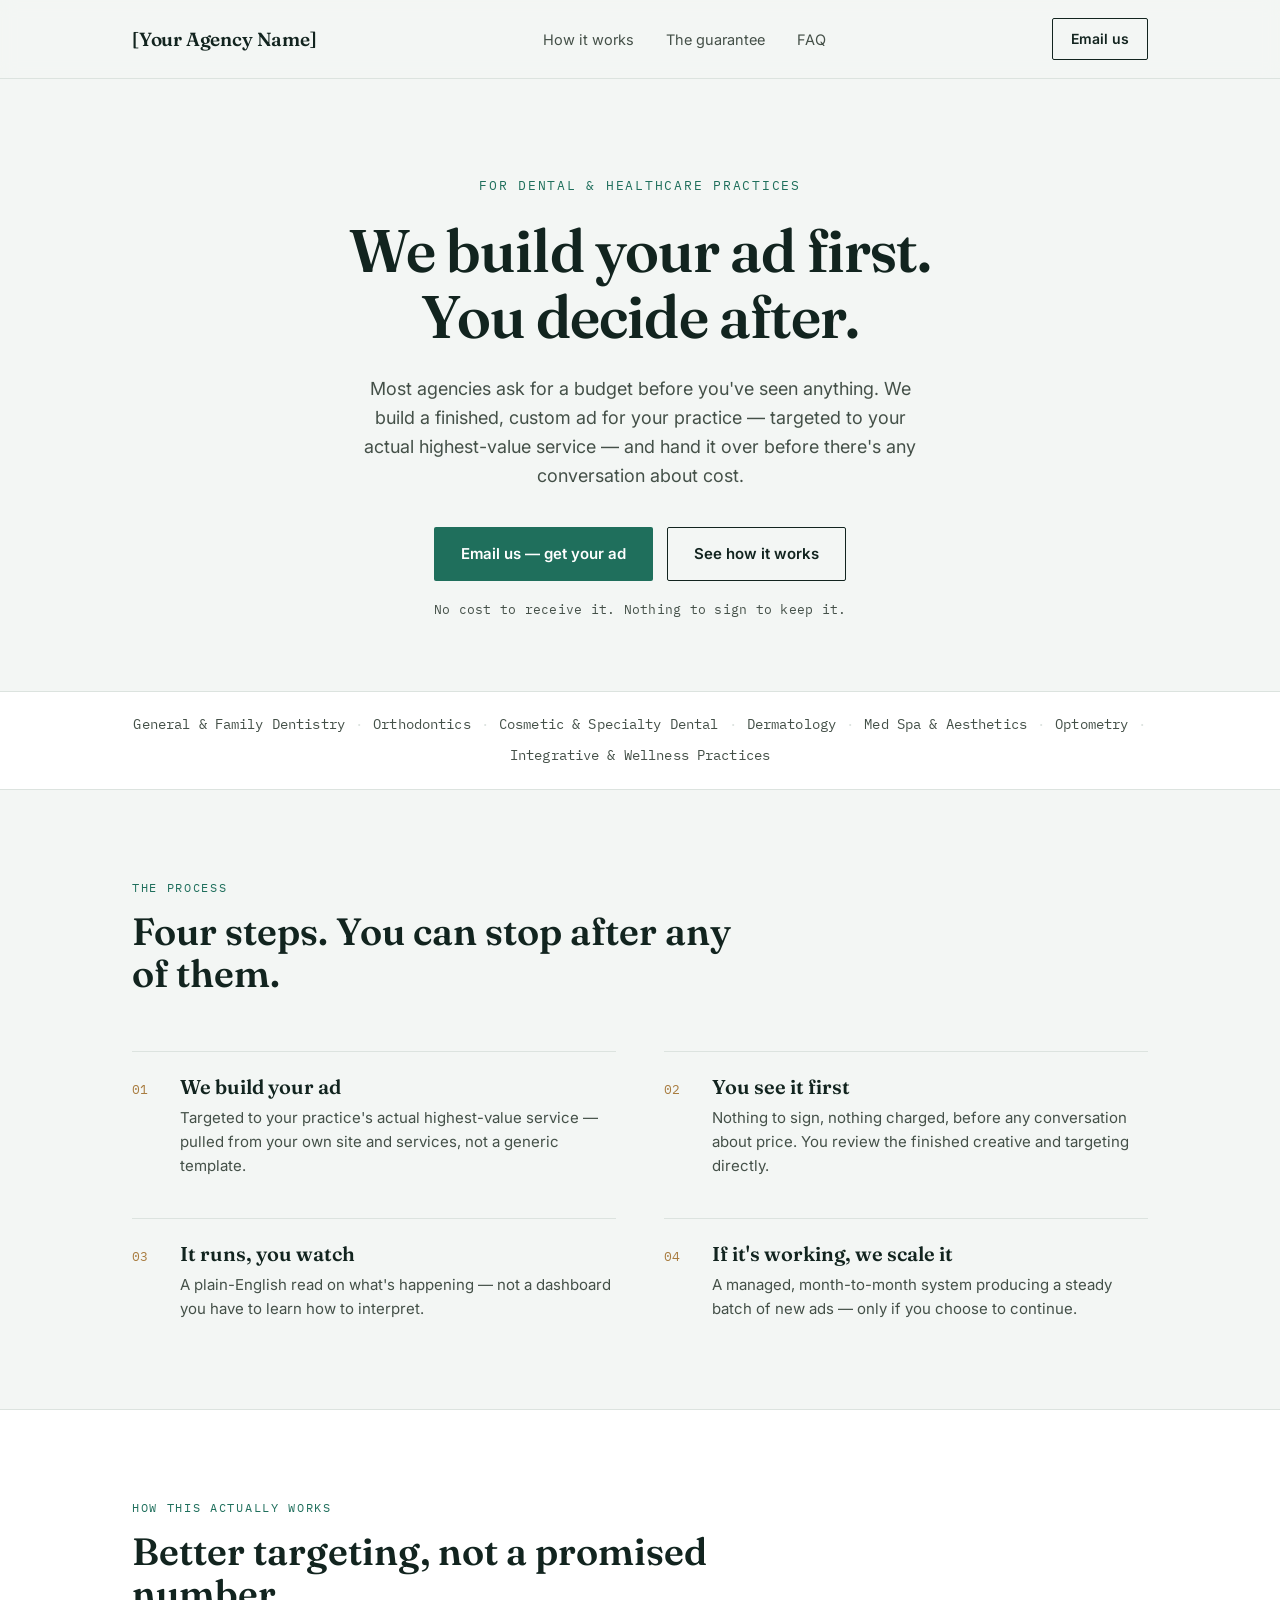
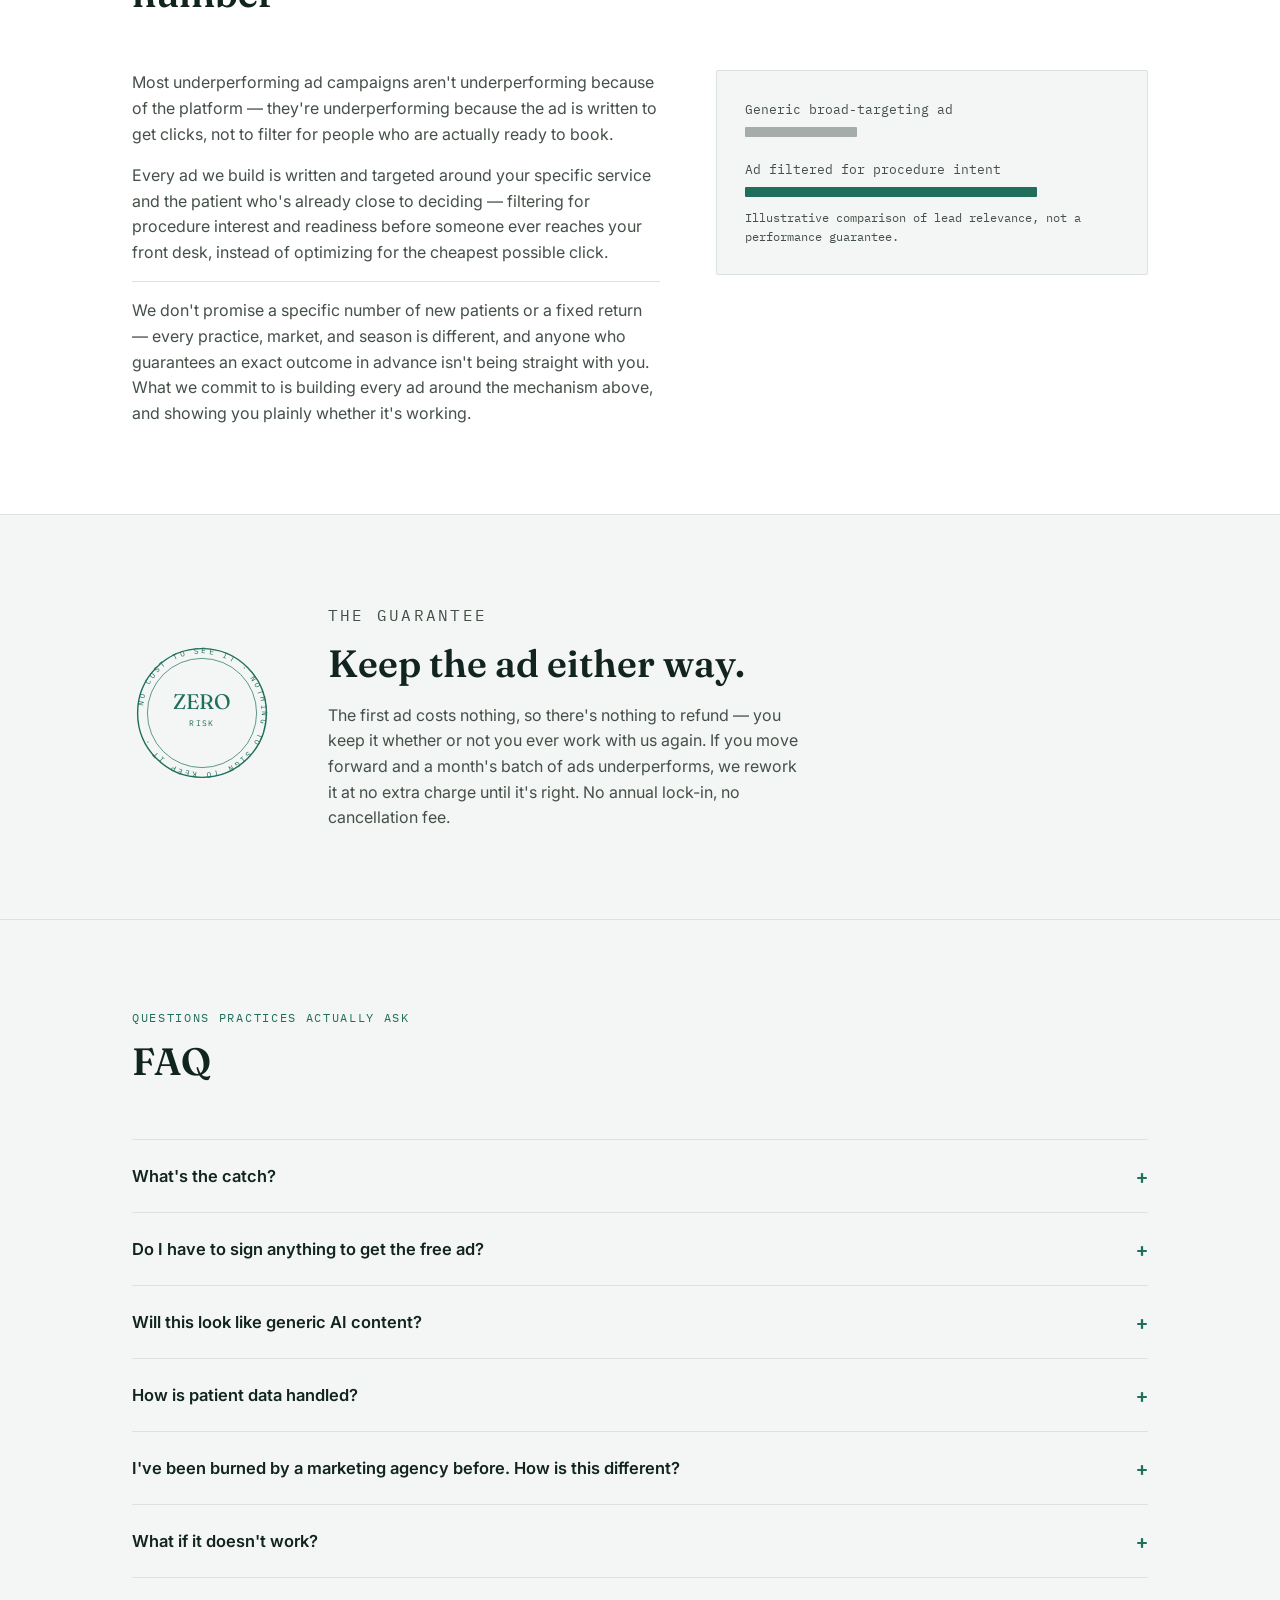
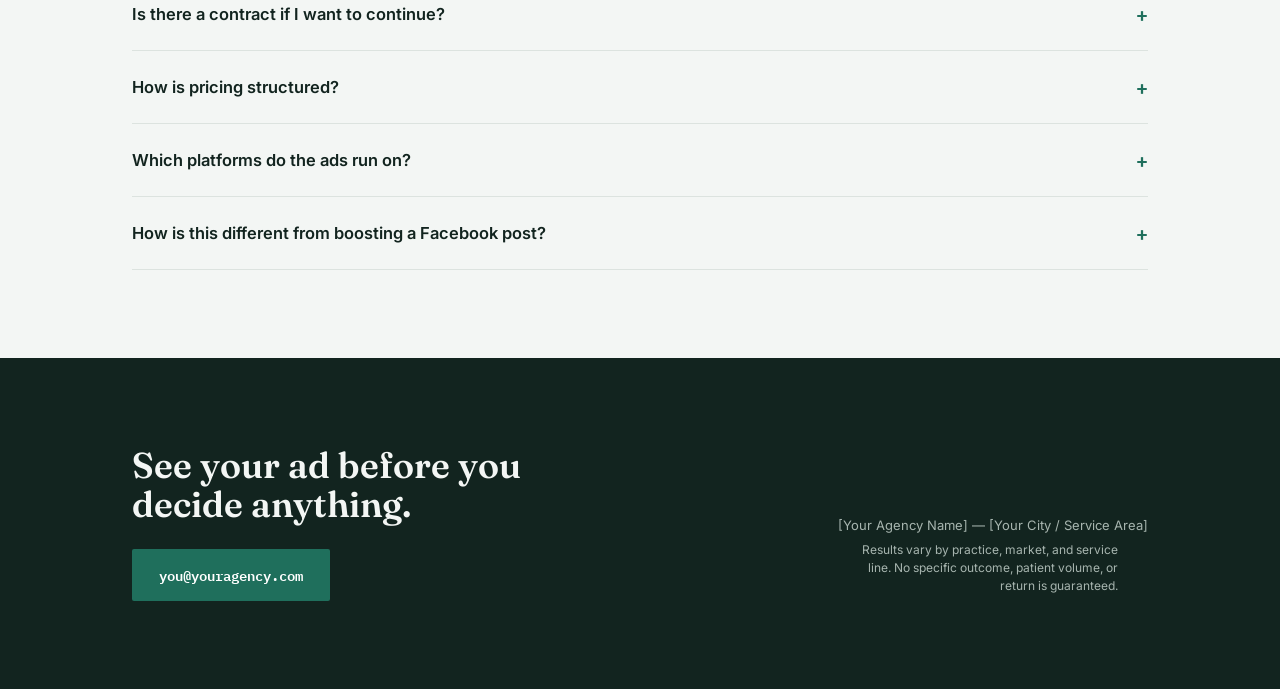
==== index.html @ 9c527921 "Rename index (4).html to index.html" ====
<!DOCTYPE html>
<html lang="en">
<head>
  <meta charset="UTF-8" />
  <meta name="viewport" content="width=device-width, initial-scale=1.0" />
  <title>[Your Agency Name] — Patient Ads Built Before You Say Yes</title>
  <meta name="description" content="A finished, custom ad built for your practice — before you spend anything or sign anything. See it work, then decide." />
  <link rel="preconnect" href="https://fonts.googleapis.com">
  <link rel="preconnect" href="https://fonts.gstatic.com" crossorigin>
  <link href="https://fonts.googleapis.com/css2?family=Fraunces:opsz,wght@9..144,400;9..144,500;9..144,600;9..144,700&family=Inter:wght@400;500;600;700&family=IBM+Plex+Mono:wght@400;500&display=swap" rel="stylesheet">
  <link rel="stylesheet" href="styles.css">
</head>
<body>

  <!-- ============ NAV ============ -->
  <header class="nav" id="top">
    <div class="nav-inner">
      <a class="nav-mark" href="#top">[Your Agency Name]</a>
      <nav class="nav-links" aria-label="Primary">
        <a href="#process">How it works</a>
        <a href="#guarantee">The guarantee</a>
        <a href="#faq">FAQ</a>
      </nav>
      <a class="nav-cta" href="mailto:you@youragency.com?subject=I%20saw%20my%20free%20ad">Email us</a>
    </div>
  </header>

  <!-- ============ HERO ============ -->
  <section class="hero">
    <div class="hero-inner">
      <p class="eyebrow">For dental &amp; healthcare practices</p>
      <h1>We build your ad first.<br>You decide after.</h1>
      <p class="hero-sub">
        Most agencies ask for a budget before you've seen anything.
        We build a finished, custom ad for your practice — targeted to your
        actual highest-value service — and hand it over before there's
        any conversation about cost.
      </p>
      <div class="hero-actions">
        <a class="btn btn-primary" href="mailto:you@youragency.com?subject=Build%20my%20practice%20a%20free%20ad">
          Email us — get your ad
        </a>
        <a class="btn btn-ghost" href="#process">See how it works</a>
      </div>
      <p class="hero-note">No cost to receive it. Nothing to sign to keep it.</p>
    </div>
  </section>

  <!-- ============ SPECIALTY STRIP ============ -->
  <section class="specialties" aria-label="Practice types we work with">
    <div class="specialties-inner">
      <span>General &amp; Family Dentistry</span>
      <span class="dot">·</span>
      <span>Orthodontics</span>
      <span class="dot">·</span>
      <span>Cosmetic &amp; Specialty Dental</span>
      <span class="dot">·</span>
      <span>Dermatology</span>
      <span class="dot">·</span>
      <span>Med Spa &amp; Aesthetics</span>
      <span class="dot">·</span>
      <span>Optometry</span>
      <span class="dot">·</span>
      <span>Integrative &amp; Wellness Practices</span>
    </div>
  </section>

  <!-- ============ PROCESS ============ -->
  <section class="process" id="process">
    <div class="section-inner">
      <p class="section-eyebrow">The process</p>
      <h2>Four steps. You can stop after any of them.</h2>

      <ol class="process-list">
        <li class="process-step">
          <span class="step-index">01</span>
          <div class="step-body">
            <h3>We build your ad</h3>
            <p>Targeted to your practice's actual highest-value service — pulled from your own site and services, not a generic template.</p>
          </div>
        </li>
        <li class="process-step">
          <span class="step-index">02</span>
          <div class="step-body">
            <h3>You see it first</h3>
            <p>Nothing to sign, nothing charged, before any conversation about price. You review the finished creative and targeting directly.</p>
          </div>
        </li>
        <li class="process-step">
          <span class="step-index">03</span>
          <div class="step-body">
            <h3>It runs, you watch</h3>
            <p>A plain-English read on what's happening — not a dashboard you have to learn how to interpret.</p>
          </div>
        </li>
        <li class="process-step">
          <span class="step-index">04</span>
          <div class="step-body">
            <h3>If it's working, we scale it</h3>
            <p>A managed, month-to-month system producing a steady batch of new ads — only if you choose to continue.</p>
          </div>
        </li>
      </ol>
    </div>
  </section>

  <!-- ============ HOW IT IMPROVES LEAD QUALITY (education, no guarantees) ============ -->
  <section class="education">
    <div class="section-inner">
      <p class="section-eyebrow">How this actually works</p>
      <h2>Better targeting, not a promised number</h2>
      <div class="education-grid">
        <div class="education-copy">
          <p>
            Most underperforming ad campaigns aren't underperforming because
            of the platform — they're underperforming because the ad is
            written to get clicks, not to filter for people who are actually
            ready to book.
          </p>
          <p>
            Every ad we build is written and targeted around your specific
            service and the patient who's already close to deciding —
            filtering for procedure interest and readiness before someone
            ever reaches your front desk, instead of optimizing for the
            cheapest possible click.
          </p>
          <p class="disclaimer">
            We don't promise a specific number of new patients or a fixed
            return — every practice, market, and season is different, and
            anyone who guarantees an exact outcome in advance isn't being
            straight with you. What we commit to is building every ad around
            the mechanism above, and showing you plainly whether it's working.
          </p>
        </div>
        <div class="ledger" aria-hidden="true">
          <div class="ledger-row">
            <span>Generic broad-targeting ad</span>
            <span class="ledger-bar" style="--w: 30%"></span>
          </div>
          <div class="ledger-row">
            <span>Ad filtered for procedure intent</span>
            <span class="ledger-bar ledger-bar--accent" style="--w: 78%"></span>
          </div>
          <p class="ledger-caption">Illustrative comparison of lead relevance, not a performance guarantee.</p>
        </div>
      </div>
    </div>
  </section>

  <!-- ============ GUARANTEE (signature element: seal) ============ -->
  <section class="guarantee" id="guarantee">
    <div class="section-inner guarantee-inner">
      <div class="seal" aria-hidden="true">
        <svg viewBox="0 0 200 200" width="140" height="140">
          <circle cx="100" cy="100" r="92" fill="none" stroke="currentColor" stroke-width="2"/>
          <circle cx="100" cy="100" r="78" fill="none" stroke="currentColor" stroke-width="1"/>
          <path id="sealCircle" d="M 100,100 m -85,0 a 85,85 0 1,1 170,0 a 85,85 0 1,1 -170,0" fill="none"/>
          <text font-family="IBM Plex Mono, monospace" font-size="11" letter-spacing="3" fill="currentColor">
            <textPath href="#sealCircle" startOffset="2%">NO COST TO SEE IT · NOTHING TO SIGN TO KEEP IT ·</textPath>
          </text>
          <text x="100" y="94" text-anchor="middle" font-family="Fraunces, serif" font-size="30" fill="currentColor">ZERO</text>
          <text x="100" y="118" text-anchor="middle" font-family="IBM Plex Mono, monospace" font-size="11" letter-spacing="2" fill="currentColor">RISK</text>
        </svg>
      </div>
      <div class="guarantee-copy">
        <p class="section-eyebrow">The guarantee</p>
        <h2>Keep the ad either way.</h2>
        <p>
          The first ad costs nothing, so there's nothing to refund — you keep
          it whether or not you ever work with us again. If you move forward
          and a month's batch of ads underperforms, we rework it at no extra
          charge until it's right. No annual lock-in, no cancellation fee.
        </p>
      </div>
    </div>
  </section>

  <!-- ============ FAQ ============ -->
  <section class="faq" id="faq">
    <div class="section-inner">
      <p class="section-eyebrow">Questions practices actually ask</p>
      <h2>FAQ</h2>

      <div class="faq-list">

        <details class="faq-item">
          <summary>What's the catch?</summary>
          <p>None that we're aware of. The first ad has no transaction attached to it, so there's nothing to walk back. If you don't want to continue after seeing it, you don't have to — you still keep the ad.</p>
        </details>

        <details class="faq-item">
          <summary>Do I have to sign anything to get the free ad?</summary>
          <p>No. There's no contract, form, or call required to receive it. It's built and sent to you directly.</p>
        </details>

        <details class="faq-item">
          <summary>Will this look like generic AI content?</summary>
          <p>Every ad is built around your practice's actual services, location, and positioning — not a stock template swapped with your logo. You'll see the finished creative before any conversation about continuing.</p>
        </details>

        <details class="faq-item">
          <summary>How is patient data handled?</summary>
          <p>Ad targeting is built around service and procedure interest, not individually identifying patient health information. We take a compliance-aware approach to how campaign data is handled and are happy to walk through specifics for your practice.</p>
        </details>

        <details class="faq-item">
          <summary>I've been burned by a marketing agency before. How is this different?</summary>
          <p>Most agencies ask for budget before proving anything. We reverse that order — you see a finished, working ad first, and the conversation about paying for more only happens after that.</p>
        </details>

        <details class="faq-item">
          <summary>What if it doesn't work?</summary>
          <p>Then you keep the free ad and we've cost you nothing but a look. If you're already in the paid phase and a batch underperforms, we rework it at no additional charge.</p>
        </details>

        <details class="faq-item">
          <summary>Is there a contract if I want to continue?</summary>
          <p>Month-to-month. No annual commitment, no cancellation fee.</p>
        </details>

        <details class="faq-item">
          <summary>How is pricing structured?</summary>
          <p>The first ad is free. If you choose to continue, pricing is based on a monthly batch of custom ads rather than a single static campaign — we'll walk through exact numbers for your practice directly.</p>
        </details>

        <details class="faq-item">
          <summary>Which platforms do the ads run on?</summary>
          <p>Typically Meta (Facebook/Instagram) and Google, depending on where your specific patient search behavior concentrates — we'll tell you which we recommend and why for your practice.</p>
        </details>

        <details class="faq-item">
          <summary>How is this different from boosting a Facebook post?</summary>
          <p>A boosted post optimizes for engagement. These ads are built and targeted specifically to filter for people close to booking a specific procedure — a different goal, with different creative and targeting behind it.</p>
        </details>

      </div>
    </div>
  </section>

  <!-- ============ CONTACT / FOOTER ============ -->
  <footer class="footer" id="contact">
    <div class="section-inner footer-inner">
      <div class="footer-main">
        <h2>See your ad before you decide anything.</h2>
        <a class="btn btn-primary" href="mailto:you@youragency.com?subject=Build%20my%20practice%20a%20free%20ad">
          you@youragency.com
        </a>
      </div>
      <div class="footer-meta">
        <p>[Your Agency Name] — [Your City / Service Area]</p>
        <p class="footer-disclaimer">
          Results vary by practice, market, and service line. No specific
          outcome, patient volume, or return is guaranteed.
        </p>
      </div>
    </div>
  </footer>

  <script src="script.js"></script>
</body>
</html>
---- styles.css ----
/* ============================================
   TOKENS
   ============================================ */
:root {
  --paper:        #F3F6F4;   /* cool pale sage-white, not warm cream */
  --paper-raised: #FFFFFF;
  --ink:          #12241F;   /* deep forest-ink, primary text */
  --ink-soft:     #445048;   /* secondary text */
  --line:         #DCE3DF;   /* hairline borders */
  --accent:       #1F6F5C;   /* deep teal — primary CTA/signal */
  --accent-soft:  #E4EFEC;   /* teal tint for backgrounds */
  --brass:        #A87C3F;   /* warm brass — sparing highlight */
  --brass-soft:   #F2E7D6;

  --font-display: 'Fraunces', serif;
  --font-body:    'Inter', -apple-system, BlinkMacSystemFont, sans-serif;
  --font-mono:    'IBM Plex Mono', ui-monospace, monospace;

  --max: 1080px;
  --radius: 2px;
}

* { box-sizing: border-box; }

html {
  scroll-behavior: smooth;
}

@media (prefers-reduced-motion: reduce) {
  html { scroll-behavior: auto; }
  *, *::before, *::after {
    animation-duration: 0.01ms !important;
    animation-iteration-count: 1 !important;
    transition-duration: 0.01ms !important;
  }
}

body {
  margin: 0;
  background: var(--paper);
  color: var(--ink);
  font-family: var(--font-body);
  font-size: 16px;
  line-height: 1.6;
  -webkit-font-smoothing: antialiased;
}

h1, h2, h3 {
  font-family: var(--font-display);
  font-weight: 600;
  line-height: 1.1;
  margin: 0;
  color: var(--ink);
}

p { margin: 0 0 1em; }
p:last-child { margin-bottom: 0; }

a {
  color: inherit;
  text-decoration: none;
}

.section-inner {
  max-width: var(--max);
  margin: 0 auto;
  padding: 88px 32px;
}

.section-eyebrow {
  font-family: var(--font-mono);
  font-size: 12px;
  letter-spacing: 0.14em;
  text-transform: uppercase;
  color: var(--accent);
  margin: 0 0 14px;
}

/* ============================================
   NAV
   ============================================ */
.nav {
  position: sticky;
  top: 0;
  z-index: 50;
  background: rgba(243, 246, 244, 0.92);
  backdrop-filter: blur(8px);
  border-bottom: 1px solid var(--line);
}

.nav-inner {
  max-width: var(--max);
  margin: 0 auto;
  padding: 18px 32px;
  display: flex;
  align-items: center;
  justify-content: space-between;
  gap: 24px;
}

.nav-mark {
  font-family: var(--font-display);
  font-weight: 600;
  font-size: 19px;
  letter-spacing: -0.01em;
}

.nav-links {
  display: flex;
  gap: 32px;
  font-size: 14.5px;
  color: var(--ink-soft);
}

.nav-links a:hover { color: var(--ink); }

.nav-cta {
  font-size: 14px;
  font-weight: 600;
  padding: 9px 18px;
  border: 1px solid var(--ink);
  border-radius: var(--radius);
  white-space: nowrap;
}

.nav-cta:hover {
  background: var(--ink);
  color: var(--paper);
}

@media (max-width: 720px) {
  .nav-links { display: none; }
}

/* ============================================
   HERO
   ============================================ */
.hero {
  padding: 96px 32px 72px;
  border-bottom: 1px solid var(--line);
}

.hero-inner {
  max-width: 760px;
  margin: 0 auto;
  text-align: center;
}

.eyebrow {
  font-family: var(--font-mono);
  font-size: 12.5px;
  letter-spacing: 0.14em;
  text-transform: uppercase;
  color: var(--accent);
  margin: 0 0 22px;
}

.hero h1 {
  font-size: clamp(38px, 6vw, 60px);
  letter-spacing: -0.015em;
  margin-bottom: 26px;
}

.hero-sub {
  font-size: 18px;
  color: var(--ink-soft);
  max-width: 560px;
  margin: 0 auto 36px;
}

.hero-actions {
  display: flex;
  gap: 14px;
  justify-content: center;
  flex-wrap: wrap;
  margin-bottom: 18px;
}

.btn {
  display: inline-block;
  padding: 14px 26px;
  font-size: 15px;
  font-weight: 600;
  border-radius: var(--radius);
  border: 1px solid transparent;
}

.btn-primary {
  background: var(--accent);
  color: #fff;
}
.btn-primary:hover { background: #175a4a; }

.btn-ghost {
  border-color: var(--ink);
  color: var(--ink);
}
.btn-ghost:hover { background: var(--ink); color: var(--paper); }

.hero-note {
  font-family: var(--font-mono);
  font-size: 12.5px;
  color: var(--ink-soft);
  letter-spacing: 0.02em;
}

/* ============================================
   SPECIALTY STRIP
   ============================================ */
.specialties {
  border-bottom: 1px solid var(--line);
  background: var(--paper-raised);
}

.specialties-inner {
  max-width: var(--max);
  margin: 0 auto;
  padding: 22px 32px;
  display: flex;
  flex-wrap: wrap;
  justify-content: center;
  gap: 10px;
  font-size: 13.5px;
  color: var(--ink-soft);
  font-family: var(--font-mono);
  letter-spacing: 0.01em;
}

.specialties .dot { color: var(--line); }

/* ============================================
   PROCESS
   ============================================ */
.process { border-bottom: 1px solid var(--line); }

.process h2, .education h2, .faq h2 {
  font-size: clamp(28px, 4vw, 38px);
  max-width: 640px;
  margin-bottom: 56px;
}

.process-list {
  list-style: none;
  margin: 0;
  padding: 0;
  display: grid;
  grid-template-columns: repeat(2, 1fr);
  gap: 40px 48px;
}

@media (max-width: 720px) {
  .process-list { grid-template-columns: 1fr; }
}

.process-step {
  display: flex;
  gap: 20px;
  padding-top: 24px;
  border-top: 1px solid var(--line);
}

.step-index {
  font-family: var(--font-mono);
  font-size: 13px;
  color: var(--brass);
  padding-top: 4px;
  min-width: 28px;
}

.step-body h3 {
  font-size: 20px;
  margin-bottom: 8px;
  font-weight: 600;
}

.step-body p {
  color: var(--ink-soft);
  font-size: 15px;
}

/* ============================================
   EDUCATION
   ============================================ */
.education {
  background: var(--paper-raised);
  border-bottom: 1px solid var(--line);
}

.education-grid {
  display: grid;
  grid-template-columns: 1.1fr 0.9fr;
  gap: 56px;
  align-items: start;
}

@media (max-width: 800px) {
  .education-grid { grid-template-columns: 1fr; }
}

.education-copy p {
  color: var(--ink-soft);
  font-size: 16px;
}

.disclaimer {
  font-size: 13.5px;
  padding-top: 16px;
  margin-top: 16px;
  border-top: 1px solid var(--line);
  color: var(--ink-soft);
}

.ledger {
  background: var(--paper);
  border: 1px solid var(--line);
  border-radius: var(--radius);
  padding: 28px;
}

.ledger-row {
  display: flex;
  flex-direction: column;
  gap: 8px;
  margin-bottom: 22px;
  font-family: var(--font-mono);
  font-size: 12.5px;
  color: var(--ink-soft);
}
.ledger-row:last-of-type { margin-bottom: 12px; }

.ledger-bar {
  height: 10px;
  border-radius: 1px;
  background: var(--ink);
  opacity: 0.35;
  width: var(--w);
}

.ledger-bar--accent {
  background: var(--accent);
  opacity: 1;
}

.ledger-caption {
  font-size: 11.5px;
  color: var(--ink-soft);
  font-family: var(--font-mono);
  margin: 0;
}

/* ============================================
   GUARANTEE (seal)
   ============================================ */
.guarantee { border-bottom: 1px solid var(--line); }

.guarantee-inner {
  display: flex;
  align-items: center;
  gap: 56px;
}

@media (max-width: 720px) {
  .guarantee-inner { flex-direction: column; text-align: center; }
}

.seal {
  color: var(--accent);
  flex-shrink: 0;
}

.guarantee-copy h2 {
  font-size: clamp(28px, 4vw, 38px);
  margin-bottom: 18px;
}

.guarantee-copy p {
  color: var(--ink-soft);
  font-size: 16px;
  max-width: 480px;
}

/* ============================================
   FAQ
   ============================================ */
.faq-list {
  display: flex;
  flex-direction: column;
}

.faq-item {
  border-top: 1px solid var(--line);
  padding: 20px 0;
}
.faq-item:last-child { border-bottom: 1px solid var(--line); }

.faq-item summary {
  cursor: pointer;
  font-weight: 600;
  font-size: 16.5px;
  list-style: none;
  display: flex;
  justify-content: space-between;
  align-items: center;
}

.faq-item summary::-webkit-details-marker { display: none; }

.faq-item summary::after {
  content: '+';
  font-family: var(--font-mono);
  font-size: 20px;
  color: var(--accent);
  margin-left: 20px;
  transition: transform 0.15s ease;
}

.faq-item[open] summary::after {
  transform: rotate(45deg);
}

.faq-item p {
  color: var(--ink-soft);
  font-size: 15px;
  margin-top: 14px;
  max-width: 640px;
}

/* ============================================
   FOOTER
   ============================================ */
.footer {
  background: var(--ink);
  color: var(--paper);
}

.footer-inner {
  display: flex;
  justify-content: space-between;
  align-items: flex-end;
  gap: 40px;
  flex-wrap: wrap;
}

.footer-main h2 {
  color: var(--paper);
  font-size: clamp(26px, 3.6vw, 36px);
  margin-bottom: 24px;
  max-width: 440px;
}

.footer-main .btn-primary {
  font-family: var(--font-mono);
  font-size: 14px;
}

.footer-meta {
  text-align: right;
  font-size: 13px;
  color: #A7B5AF;
}

.footer-meta p { margin: 0 0 6px; }

.footer-disclaimer {
  max-width: 280px;
  font-size: 12px;
  line-height: 1.5;
}

@media (max-width: 720px) {
  .footer-inner { flex-direction: column; align-items: flex-start; }
  .footer-meta { text-align: left; }
}

/* ============================================
   SCROLL REVEAL (restrained)
   ============================================ */
.reveal {
  opacity: 0;
  transform: translateY(14px);
  transition: opacity 0.6s ease, transform 0.6s ease;
}
.reveal.is-visible {
  opacity: 1;
  transform: translateY(0);
}
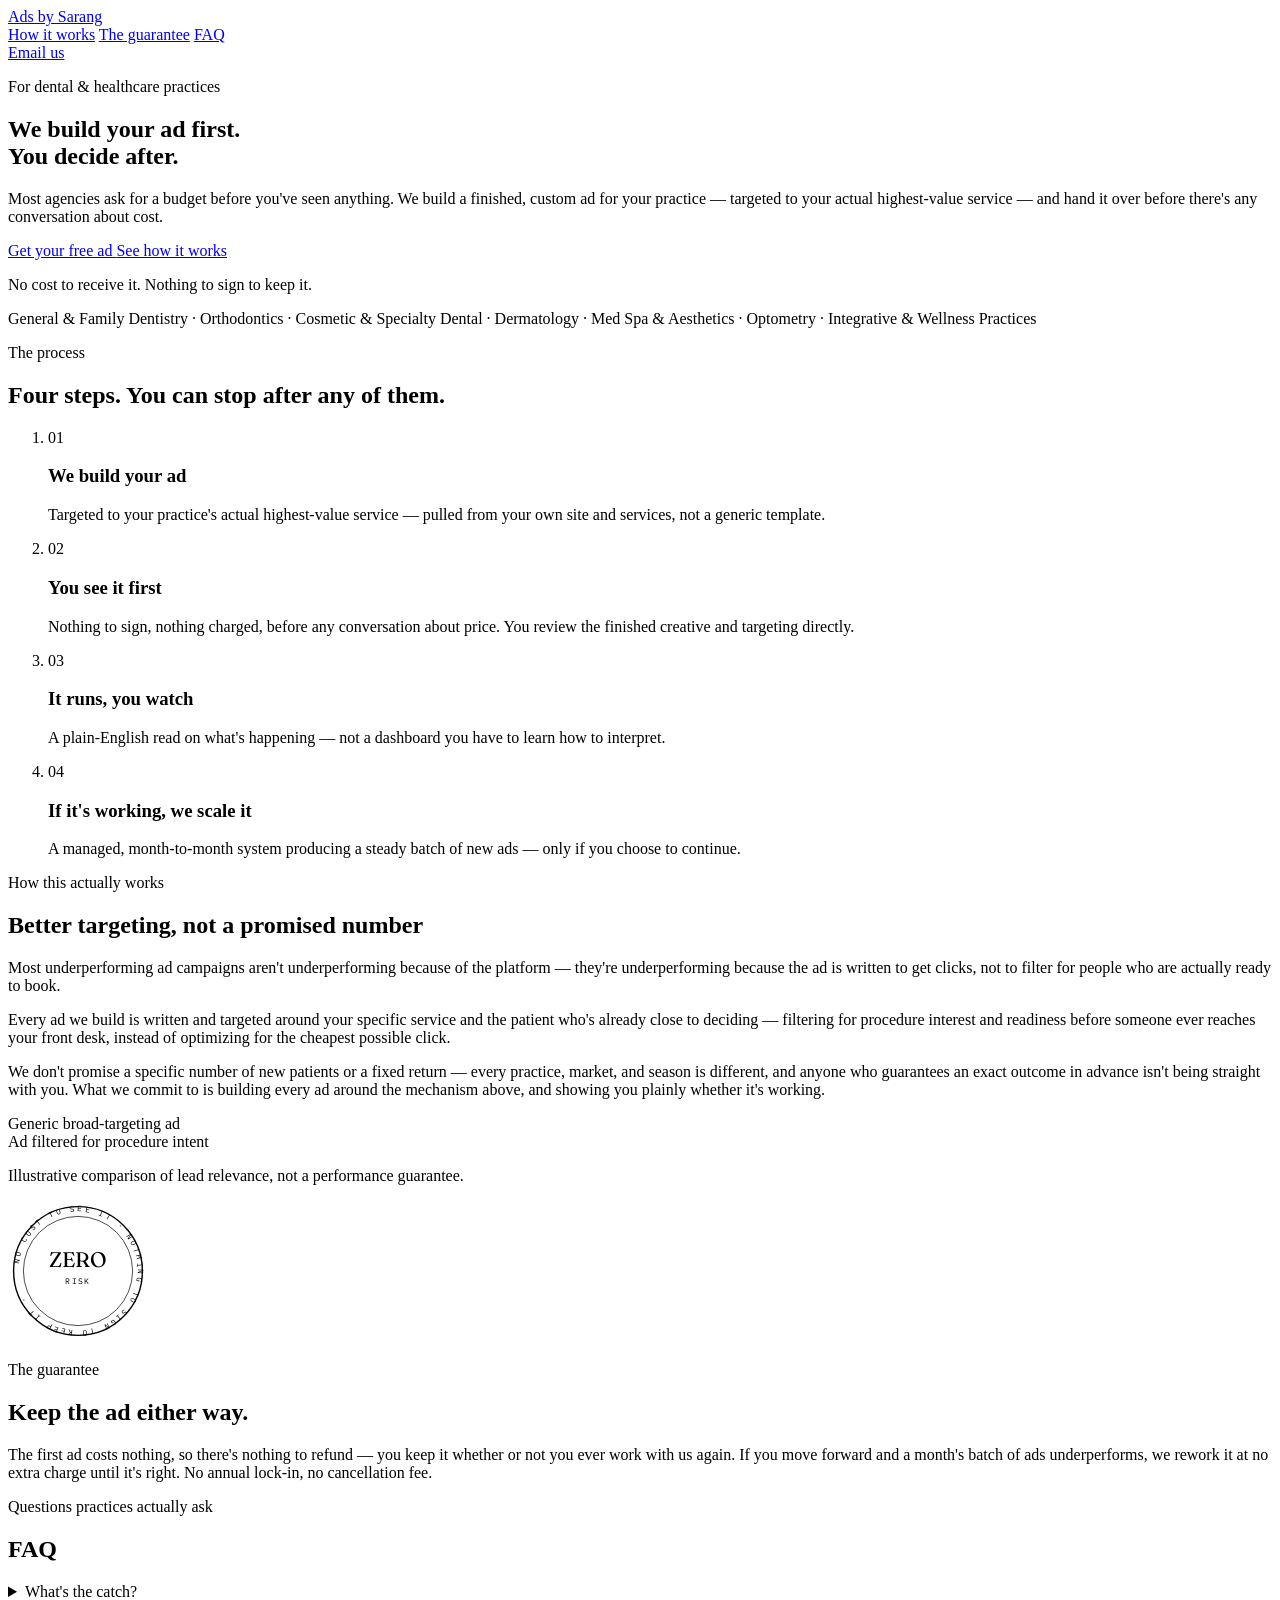
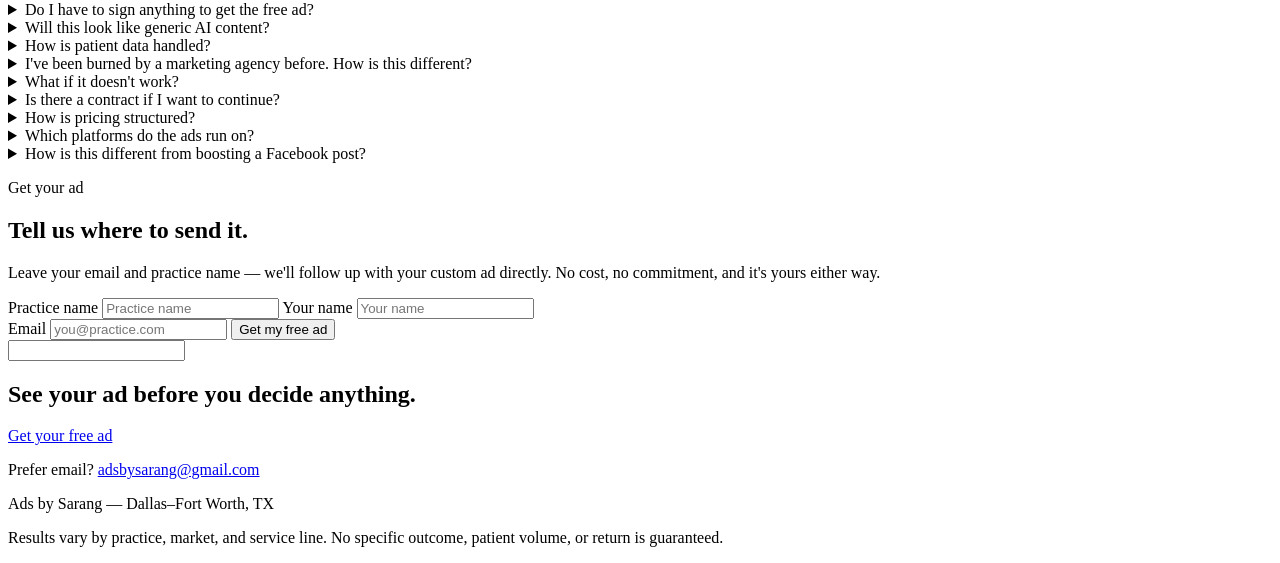
==== commit e872ee22: "Rename index (6).html to index.html" ====
--- a/index.html
+++ b/index.html
@@ -3,7 +3,7 @@
 <head>
   <meta charset="UTF-8" />
   <meta name="viewport" content="width=device-width, initial-scale=1.0" />
-  <title>[Your Agency Name] — Patient Ads Built Before You Say Yes</title>
+  <title>Ads by Sarang — Patient Ads Built Before You Say Yes</title>
   <meta name="description" content="A finished, custom ad built for your practice — before you spend anything or sign anything. See it work, then decide." />
   <link rel="preconnect" href="https://fonts.googleapis.com">
   <link rel="preconnect" href="https://fonts.gstatic.com" crossorigin>
@@ -15,13 +15,13 @@
   <!-- ============ NAV ============ -->
   <header class="nav" id="top">
     <div class="nav-inner">
-      <a class="nav-mark" href="#top">[Your Agency Name]</a>
+      <a class="nav-mark" href="#top">Ads by Sarang</a>
       <nav class="nav-links" aria-label="Primary">
         <a href="#process">How it works</a>
         <a href="#guarantee">The guarantee</a>
         <a href="#faq">FAQ</a>
       </nav>
-      <a class="nav-cta" href="mailto:you@youragency.com?subject=I%20saw%20my%20free%20ad">Email us</a>
+      <a class="nav-cta" href="mailto:adsbysarang@gmail.com?subject=I%20saw%20my%20free%20ad">Email us</a>
     </div>
   </header>
 
@@ -37,8 +37,8 @@
         any conversation about cost.
       </p>
       <div class="hero-actions">
-        <a class="btn btn-primary" href="mailto:you@youragency.com?subject=Build%20my%20practice%20a%20free%20ad">
-          Email us — get your ad
+        <a class="btn btn-primary" href="#signup">
+          Get your free ad
         </a>
         <a class="btn btn-ghost" href="#process">See how it works</a>
       </div>
@@ -237,17 +237,55 @@
     </div>
   </section>
 
+  <!-- ============ SIGNUP ============ -->
+  <section class="signup" id="signup">
+    <div class="section-inner signup-inner">
+      <p class="section-eyebrow">Get your ad</p>
+      <h2>Tell us where to send it.</h2>
+      <p class="signup-sub">
+        Leave your email and practice name — we'll follow up with your
+        custom ad directly. No cost, no commitment, and it's yours either way.
+      </p>
+
+      <form id="signupForm" class="signup-form" novalidate>
+        <div class="field-row">
+          <label class="visually-hidden" for="practiceName">Practice name</label>
+          <input type="text" id="practiceName" name="practiceName" placeholder="Practice name" required autocomplete="organization" />
+
+          <label class="visually-hidden" for="contactName">Your name</label>
+          <input type="text" id="contactName" name="contactName" placeholder="Your name" autocomplete="name" />
+        </div>
+
+        <div class="field-row">
+          <label class="visually-hidden" for="email">Email</label>
+          <input type="email" id="email" name="email" placeholder="you@practice.com" required autocomplete="email" />
+
+          <button type="submit" class="btn btn-primary">Get my free ad</button>
+        </div>
+
+        <!-- Honeypot field: hidden from real visitors, bots tend to fill it in.
+             If this has a value on submit, the API silently no-ops. -->
+        <input type="text" name="company_website" class="hp-field" tabindex="-1" autocomplete="off" aria-hidden="true" />
+
+        <p class="signup-status" id="signupStatus" role="status" aria-live="polite"></p>
+      </form>
+    </div>
+  </section>
+
   <!-- ============ CONTACT / FOOTER ============ -->
   <footer class="footer" id="contact">
     <div class="section-inner footer-inner">
       <div class="footer-main">
         <h2>See your ad before you decide anything.</h2>
-        <a class="btn btn-primary" href="mailto:you@youragency.com?subject=Build%20my%20practice%20a%20free%20ad">
-          you@youragency.com
+        <a class="btn btn-primary" href="#signup">
+          Get your free ad
         </a>
+        <p class="footer-email">
+          Prefer email? <a href="mailto:adsbysarang@gmail.com?subject=Build%20my%20practice%20a%20free%20ad">adsbysarang@gmail.com</a>
+        </p>
       </div>
       <div class="footer-meta">
-        <p>[Your Agency Name] — [Your City / Service Area]</p>
+        <p>Ads by Sarang — Dallas–Fort Worth, TX</p>
         <p class="footer-disclaimer">
           Results vary by practice, market, and service line. No specific
           outcome, patient volume, or return is guaranteed.
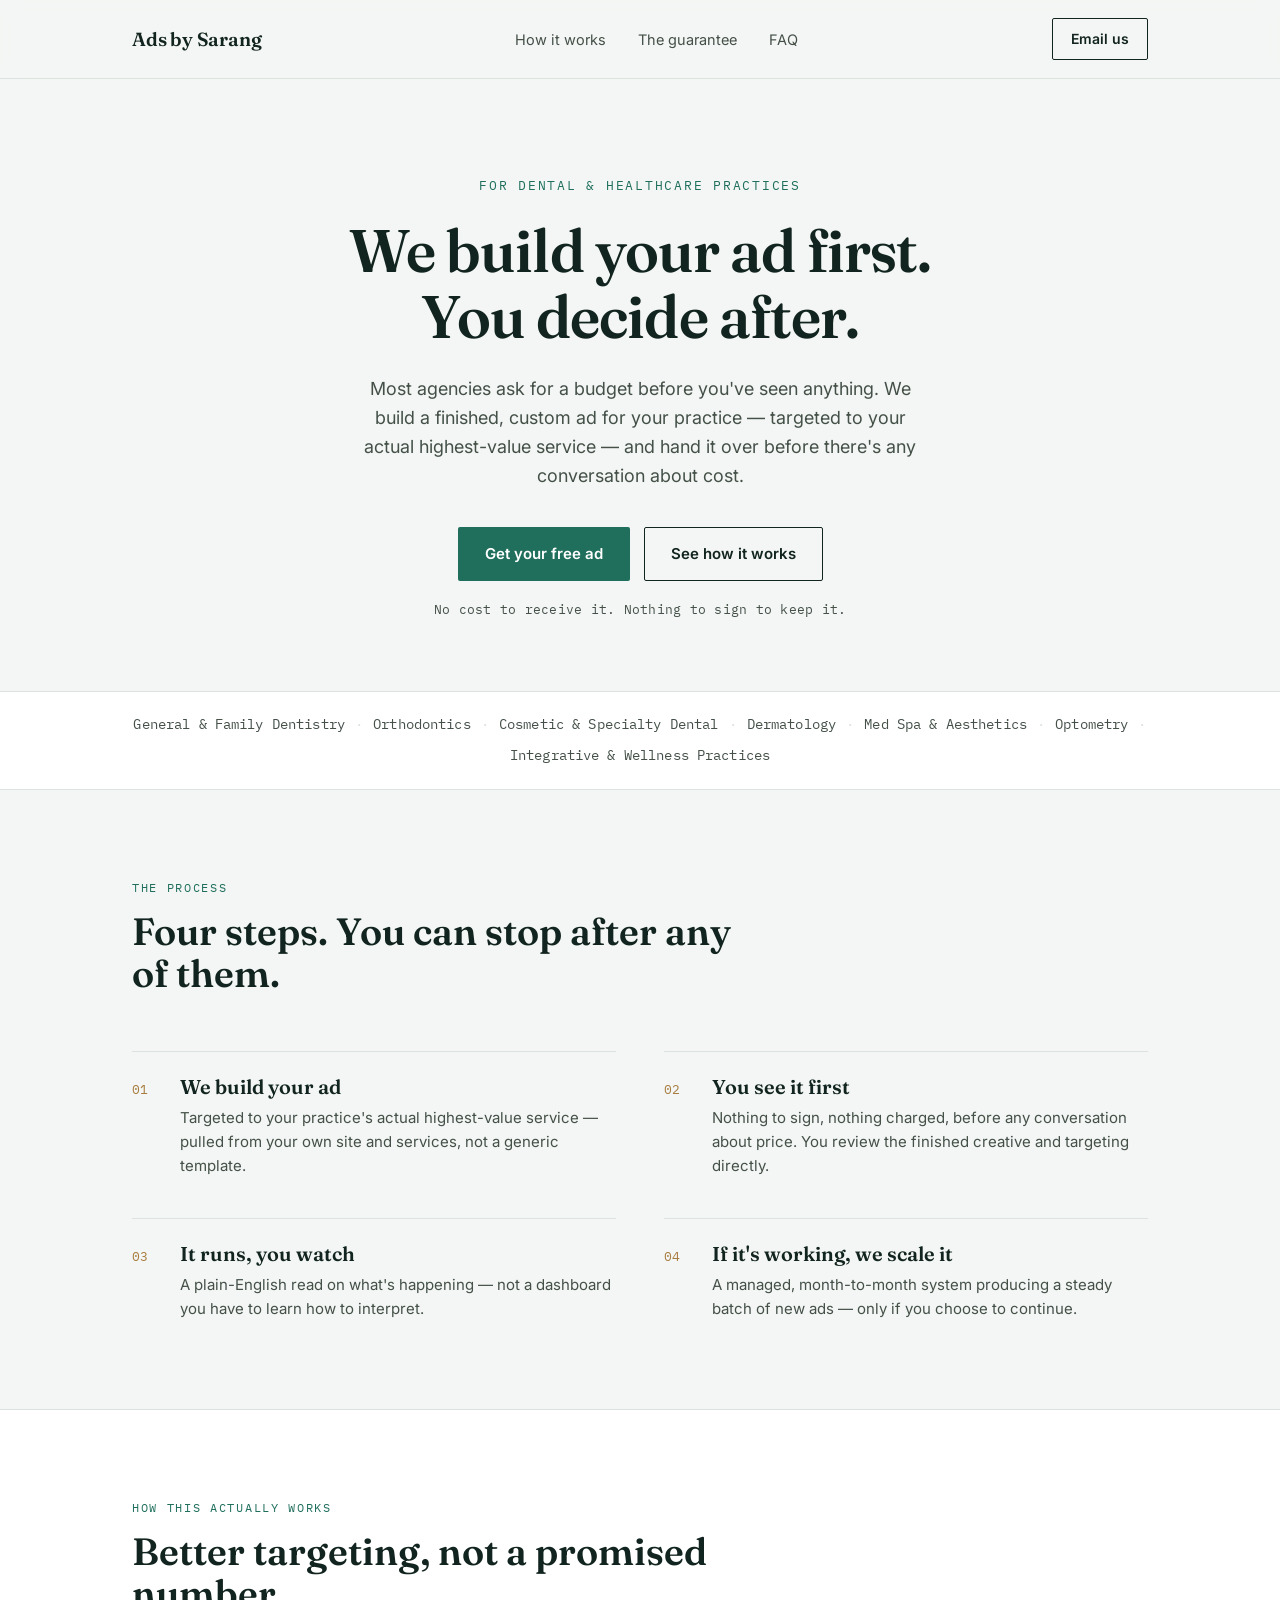
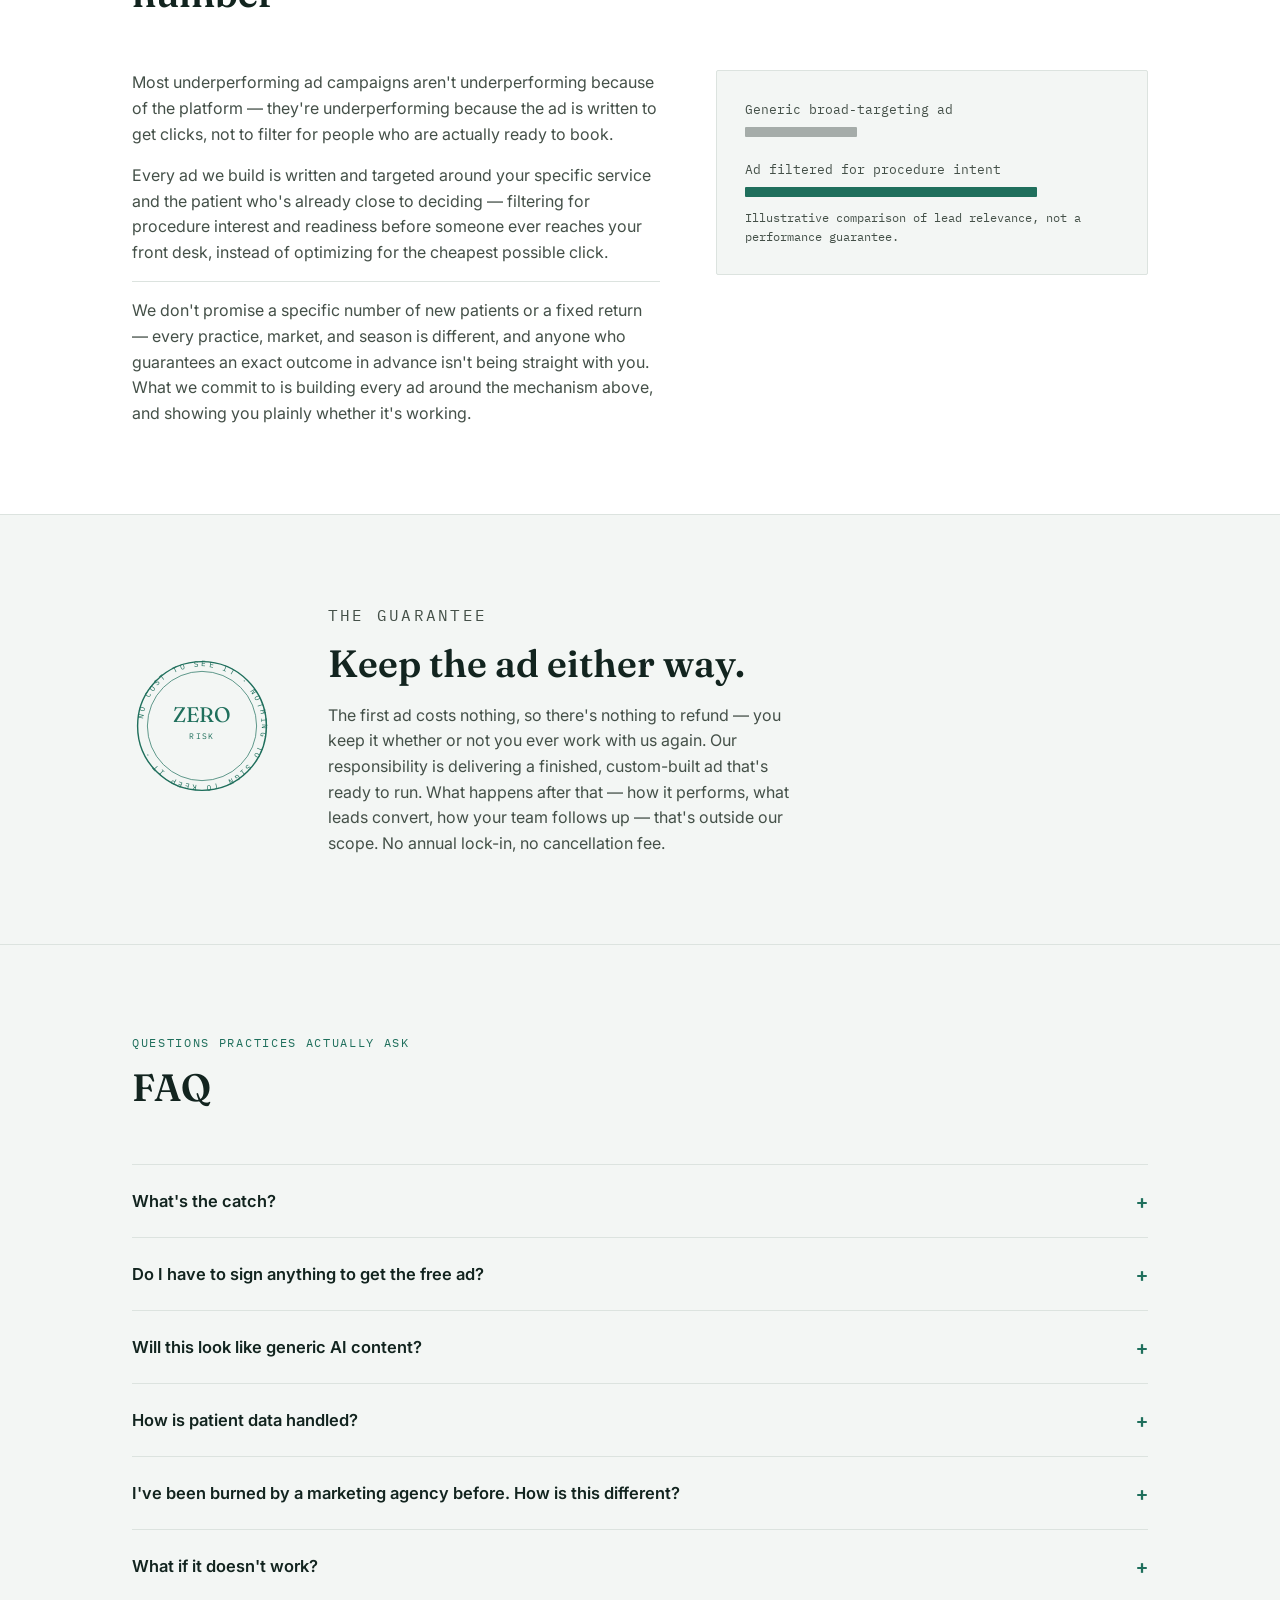
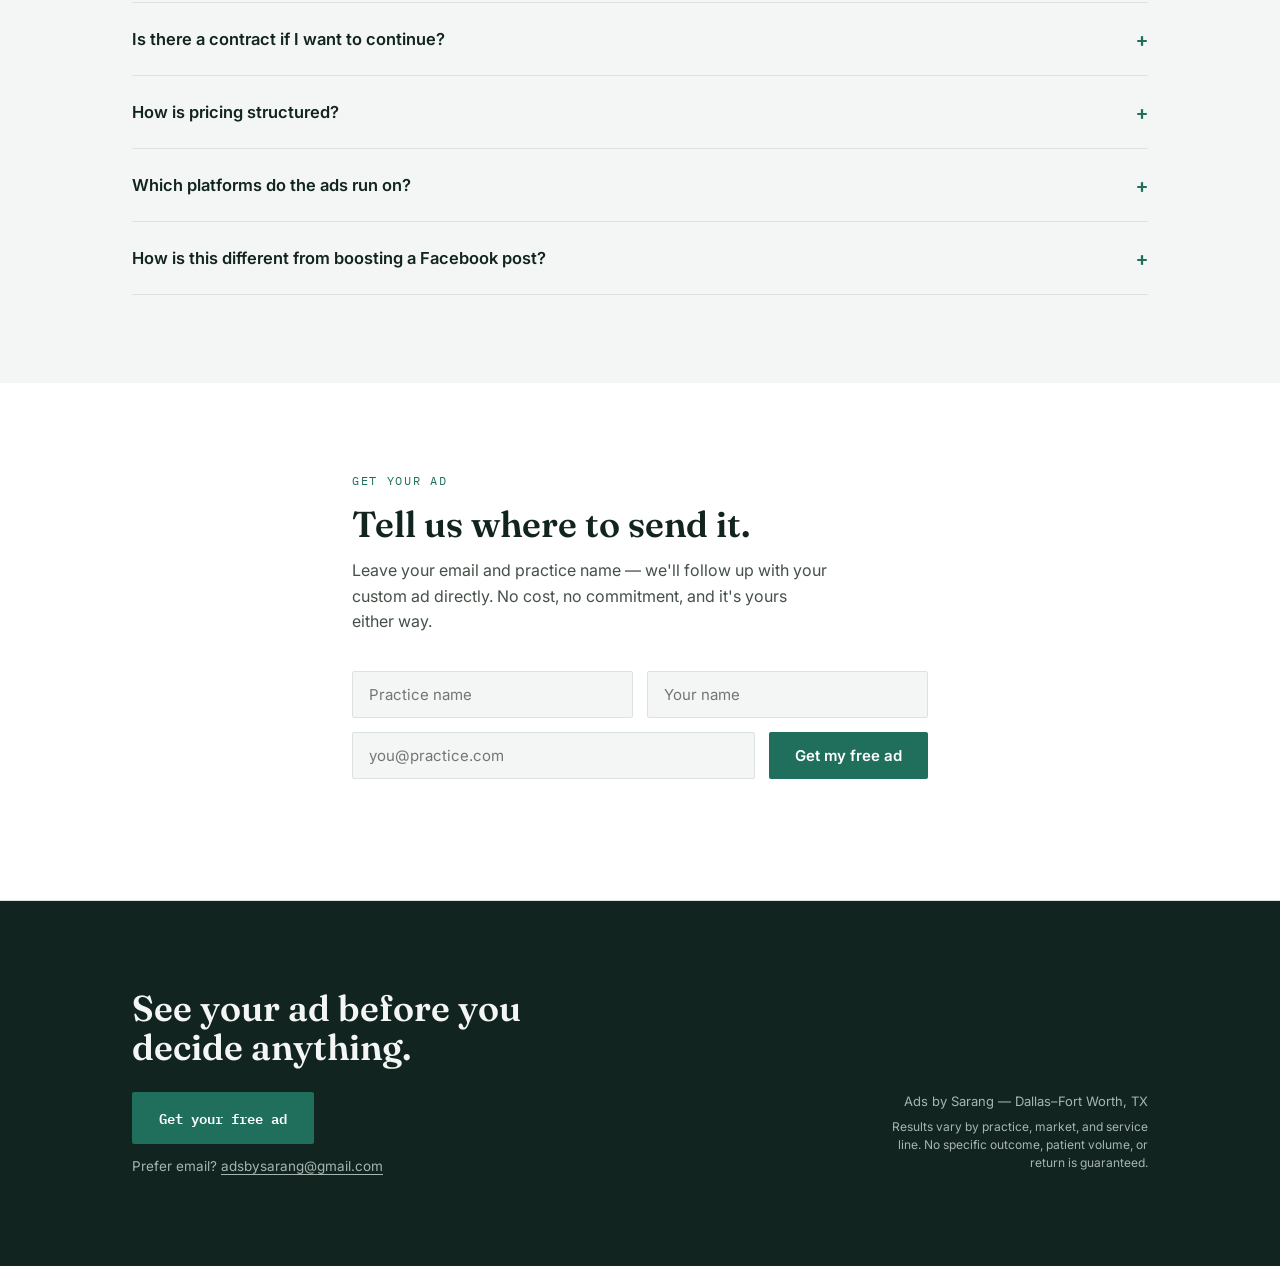
==== commit c81d58c2: "Rename index (8).html to index.html" ====
--- a/index.html
+++ b/index.html
@@ -167,9 +167,11 @@
         <h2>Keep the ad either way.</h2>
         <p>
           The first ad costs nothing, so there's nothing to refund — you keep
-          it whether or not you ever work with us again. If you move forward
-          and a month's batch of ads underperforms, we rework it at no extra
-          charge until it's right. No annual lock-in, no cancellation fee.
+          it whether or not you ever work with us again. Our responsibility is
+          delivering a finished, custom-built ad that's ready to run. What
+          happens after that — how it performs, what leads convert, how your
+          team follows up — that's outside our scope. No annual lock-in, no
+          cancellation fee.
         </p>
       </div>
     </div>
@@ -210,7 +212,7 @@
 
         <details class="faq-item">
           <summary>What if it doesn't work?</summary>
-          <p>Then you keep the free ad and we've cost you nothing but a look. If you're already in the paid phase and a batch underperforms, we rework it at no additional charge.</p>
+          <p>Then you keep the free ad and we've cost you nothing but a look. Our responsibility ends at delivery — we build the ad, you run it. How it performs depends on your targeting, follow-up, market, and offer, which are outside our scope.</p>
         </details>
 
         <details class="faq-item">
--- a/styles.css
+++ b/styles.css
@@ -0,0 +1,597 @@
+/* ============================================
+   TOKENS
+   ============================================ */
+:root {
+  --paper:        #F3F6F4;   /* cool pale sage-white, not warm cream */
+  --paper-raised: #FFFFFF;
+  --ink:          #12241F;   /* deep forest-ink, primary text */
+  --ink-soft:     #445048;   /* secondary text */
+  --line:         #DCE3DF;   /* hairline borders */
+  --accent:       #1F6F5C;   /* deep teal — primary CTA/signal */
+  --accent-soft:  #E4EFEC;   /* teal tint for backgrounds */
+  --brass:        #A87C3F;   /* warm brass — sparing highlight */
+  --brass-soft:   #F2E7D6;
+
+  --font-display: 'Fraunces', serif;
+  --font-body:    'Inter', -apple-system, BlinkMacSystemFont, sans-serif;
+  --font-mono:    'IBM Plex Mono', ui-monospace, monospace;
+
+  --max: 1080px;
+  --radius: 2px;
+}
+
+* { box-sizing: border-box; }
+
+html {
+  scroll-behavior: smooth;
+}
+
+@media (prefers-reduced-motion: reduce) {
+  html { scroll-behavior: auto; }
+  *, *::before, *::after {
+    animation-duration: 0.01ms !important;
+    animation-iteration-count: 1 !important;
+    transition-duration: 0.01ms !important;
+  }
+}
+
+body {
+  margin: 0;
+  background: var(--paper);
+  color: var(--ink);
+  font-family: var(--font-body);
+  font-size: 16px;
+  line-height: 1.6;
+  -webkit-font-smoothing: antialiased;
+}
+
+h1, h2, h3 {
+  font-family: var(--font-display);
+  font-weight: 600;
+  line-height: 1.1;
+  margin: 0;
+  color: var(--ink);
+}
+
+p { margin: 0 0 1em; }
+p:last-child { margin-bottom: 0; }
+
+a {
+  color: inherit;
+  text-decoration: none;
+}
+
+.section-inner {
+  max-width: var(--max);
+  margin: 0 auto;
+  padding: 88px 32px;
+}
+
+.section-eyebrow {
+  font-family: var(--font-mono);
+  font-size: 12px;
+  letter-spacing: 0.14em;
+  text-transform: uppercase;
+  color: var(--accent);
+  margin: 0 0 14px;
+}
+
+/* ============================================
+   NAV
+   ============================================ */
+.nav {
+  position: sticky;
+  top: 0;
+  z-index: 50;
+  background: rgba(243, 246, 244, 0.92);
+  backdrop-filter: blur(8px);
+  border-bottom: 1px solid var(--line);
+}
+
+.nav-inner {
+  max-width: var(--max);
+  margin: 0 auto;
+  padding: 18px 32px;
+  display: flex;
+  align-items: center;
+  justify-content: space-between;
+  gap: 24px;
+}
+
+.nav-mark {
+  font-family: var(--font-display);
+  font-weight: 600;
+  font-size: 19px;
+  letter-spacing: -0.01em;
+}
+
+.nav-links {
+  display: flex;
+  gap: 32px;
+  font-size: 14.5px;
+  color: var(--ink-soft);
+}
+
+.nav-links a:hover { color: var(--ink); }
+
+.nav-cta {
+  font-size: 14px;
+  font-weight: 600;
+  padding: 9px 18px;
+  border: 1px solid var(--ink);
+  border-radius: var(--radius);
+  white-space: nowrap;
+}
+
+.nav-cta:hover {
+  background: var(--ink);
+  color: var(--paper);
+}
+
+@media (max-width: 720px) {
+  .nav-links { display: none; }
+}
+
+/* ============================================
+   HERO
+   ============================================ */
+.hero {
+  padding: 96px 32px 72px;
+  border-bottom: 1px solid var(--line);
+}
+
+.hero-inner {
+  max-width: 760px;
+  margin: 0 auto;
+  text-align: center;
+}
+
+.eyebrow {
+  font-family: var(--font-mono);
+  font-size: 12.5px;
+  letter-spacing: 0.14em;
+  text-transform: uppercase;
+  color: var(--accent);
+  margin: 0 0 22px;
+}
+
+.hero h1 {
+  font-size: clamp(38px, 6vw, 60px);
+  letter-spacing: -0.015em;
+  margin-bottom: 26px;
+}
+
+.hero-sub {
+  font-size: 18px;
+  color: var(--ink-soft);
+  max-width: 560px;
+  margin: 0 auto 36px;
+}
+
+.hero-actions {
+  display: flex;
+  gap: 14px;
+  justify-content: center;
+  flex-wrap: wrap;
+  margin-bottom: 18px;
+}
+
+.btn {
+  display: inline-block;
+  padding: 14px 26px;
+  font-size: 15px;
+  font-weight: 600;
+  border-radius: var(--radius);
+  border: 1px solid transparent;
+}
+
+.btn-primary {
+  background: var(--accent);
+  color: #fff;
+}
+.btn-primary:hover { background: #175a4a; }
+
+.btn-ghost {
+  border-color: var(--ink);
+  color: var(--ink);
+}
+.btn-ghost:hover { background: var(--ink); color: var(--paper); }
+
+.hero-note {
+  font-family: var(--font-mono);
+  font-size: 12.5px;
+  color: var(--ink-soft);
+  letter-spacing: 0.02em;
+}
+
+/* ============================================
+   SPECIALTY STRIP
+   ============================================ */
+.specialties {
+  border-bottom: 1px solid var(--line);
+  background: var(--paper-raised);
+}
+
+.specialties-inner {
+  max-width: var(--max);
+  margin: 0 auto;
+  padding: 22px 32px;
+  display: flex;
+  flex-wrap: wrap;
+  justify-content: center;
+  gap: 10px;
+  font-size: 13.5px;
+  color: var(--ink-soft);
+  font-family: var(--font-mono);
+  letter-spacing: 0.01em;
+}
+
+.specialties .dot { color: var(--line); }
+
+/* ============================================
+   PROCESS
+   ============================================ */
+.process { border-bottom: 1px solid var(--line); }
+
+.process h2, .education h2, .faq h2 {
+  font-size: clamp(28px, 4vw, 38px);
+  max-width: 640px;
+  margin-bottom: 56px;
+}
+
+.process-list {
+  list-style: none;
+  margin: 0;
+  padding: 0;
+  display: grid;
+  grid-template-columns: repeat(2, 1fr);
+  gap: 40px 48px;
+}
+
+@media (max-width: 720px) {
+  .process-list { grid-template-columns: 1fr; }
+}
+
+.process-step {
+  display: flex;
+  gap: 20px;
+  padding-top: 24px;
+  border-top: 1px solid var(--line);
+}
+
+.step-index {
+  font-family: var(--font-mono);
+  font-size: 13px;
+  color: var(--brass);
+  padding-top: 4px;
+  min-width: 28px;
+}
+
+.step-body h3 {
+  font-size: 20px;
+  margin-bottom: 8px;
+  font-weight: 600;
+}
+
+.step-body p {
+  color: var(--ink-soft);
+  font-size: 15px;
+}
+
+/* ============================================
+   EDUCATION
+   ============================================ */
+.education {
+  background: var(--paper-raised);
+  border-bottom: 1px solid var(--line);
+}
+
+.education-grid {
+  display: grid;
+  grid-template-columns: 1.1fr 0.9fr;
+  gap: 56px;
+  align-items: start;
+}
+
+@media (max-width: 800px) {
+  .education-grid { grid-template-columns: 1fr; }
+}
+
+.education-copy p {
+  color: var(--ink-soft);
+  font-size: 16px;
+}
+
+.disclaimer {
+  font-size: 13.5px;
+  padding-top: 16px;
+  margin-top: 16px;
+  border-top: 1px solid var(--line);
+  color: var(--ink-soft);
+}
+
+.ledger {
+  background: var(--paper);
+  border: 1px solid var(--line);
+  border-radius: var(--radius);
+  padding: 28px;
+}
+
+.ledger-row {
+  display: flex;
+  flex-direction: column;
+  gap: 8px;
+  margin-bottom: 22px;
+  font-family: var(--font-mono);
+  font-size: 12.5px;
+  color: var(--ink-soft);
+}
+.ledger-row:last-of-type { margin-bottom: 12px; }
+
+.ledger-bar {
+  height: 10px;
+  border-radius: 1px;
+  background: var(--ink);
+  opacity: 0.35;
+  width: var(--w);
+}
+
+.ledger-bar--accent {
+  background: var(--accent);
+  opacity: 1;
+}
+
+.ledger-caption {
+  font-size: 11.5px;
+  color: var(--ink-soft);
+  font-family: var(--font-mono);
+  margin: 0;
+}
+
+/* ============================================
+   GUARANTEE (seal)
+   ============================================ */
+.guarantee { border-bottom: 1px solid var(--line); }
+
+.guarantee-inner {
+  display: flex;
+  align-items: center;
+  gap: 56px;
+}
+
+@media (max-width: 720px) {
+  .guarantee-inner { flex-direction: column; text-align: center; }
+}
+
+.seal {
+  color: var(--accent);
+  flex-shrink: 0;
+}
+
+.guarantee-copy h2 {
+  font-size: clamp(28px, 4vw, 38px);
+  margin-bottom: 18px;
+}
+
+.guarantee-copy p {
+  color: var(--ink-soft);
+  font-size: 16px;
+  max-width: 480px;
+}
+
+/* ============================================
+   FAQ
+   ============================================ */
+.faq-list {
+  display: flex;
+  flex-direction: column;
+}
+
+.faq-item {
+  border-top: 1px solid var(--line);
+  padding: 20px 0;
+}
+.faq-item:last-child { border-bottom: 1px solid var(--line); }
+
+.faq-item summary {
+  cursor: pointer;
+  font-weight: 600;
+  font-size: 16.5px;
+  list-style: none;
+  display: flex;
+  justify-content: space-between;
+  align-items: center;
+}
+
+.faq-item summary::-webkit-details-marker { display: none; }
+
+.faq-item summary::after {
+  content: '+';
+  font-family: var(--font-mono);
+  font-size: 20px;
+  color: var(--accent);
+  margin-left: 20px;
+  transition: transform 0.15s ease;
+}
+
+.faq-item[open] summary::after {
+  transform: rotate(45deg);
+}
+
+.faq-item p {
+  color: var(--ink-soft);
+  font-size: 15px;
+  margin-top: 14px;
+  max-width: 640px;
+}
+
+/* ============================================
+   SIGNUP
+   ============================================ */
+.signup {
+  background: var(--paper-raised);
+  border-bottom: 1px solid var(--line);
+}
+
+.signup-inner {
+  max-width: 640px;
+  text-align: left;
+}
+
+.signup h2 {
+  font-size: clamp(28px, 4vw, 36px);
+  margin-bottom: 14px;
+}
+
+.signup-sub {
+  color: var(--ink-soft);
+  font-size: 16px;
+  max-width: 480px;
+  margin-bottom: 36px;
+}
+
+.signup-form {
+  display: flex;
+  flex-direction: column;
+  gap: 14px;
+}
+
+.field-row {
+  display: flex;
+  gap: 14px;
+  flex-wrap: wrap;
+}
+
+.field-row input[type="text"],
+.field-row input[type="email"] {
+  flex: 1 1 220px;
+  min-width: 0;
+  padding: 13px 16px;
+  font-family: var(--font-body);
+  font-size: 15px;
+  color: var(--ink);
+  background: var(--paper);
+  border: 1px solid var(--line);
+  border-radius: var(--radius);
+}
+
+.field-row input:focus-visible {
+  outline: 2px solid var(--accent);
+  outline-offset: 1px;
+}
+
+.field-row .btn {
+  flex: 0 0 auto;
+  border: none;
+  cursor: pointer;
+  font-family: var(--font-body);
+}
+
+.field-row .btn:disabled {
+  opacity: 0.6;
+  cursor: not-allowed;
+}
+
+.visually-hidden {
+  position: absolute;
+  width: 1px;
+  height: 1px;
+  padding: 0;
+  margin: -1px;
+  overflow: hidden;
+  clip: rect(0, 0, 0, 0);
+  white-space: nowrap;
+  border: 0;
+}
+
+/* Honeypot — invisible to real users, present in the DOM for bots */
+.hp-field {
+  position: absolute;
+  left: -9999px;
+  width: 1px;
+  height: 1px;
+  opacity: 0;
+}
+
+.signup-status {
+  font-family: var(--font-mono);
+  font-size: 13.5px;
+  min-height: 1.4em;
+  margin: 0;
+}
+
+.signup-status.is-success { color: var(--accent); }
+.signup-status.is-error { color: #B3492F; }
+
+/* ============================================
+   FOOTER
+   ============================================ */
+.footer {
+  background: var(--ink);
+  color: var(--paper);
+}
+
+.footer-inner {
+  display: flex;
+  justify-content: space-between;
+  align-items: flex-end;
+  gap: 40px;
+  flex-wrap: wrap;
+}
+
+.footer-main h2 {
+  color: var(--paper);
+  font-size: clamp(26px, 3.6vw, 36px);
+  margin-bottom: 24px;
+  max-width: 440px;
+}
+
+.footer-main .btn-primary {
+  font-family: var(--font-mono);
+  font-size: 14px;
+  display: inline-block;
+  margin-bottom: 12px;
+}
+
+.footer-email {
+  font-size: 13.5px;
+  color: #A7B5AF;
+  margin: 0;
+}
+
+.footer-email a {
+  text-decoration: underline;
+  text-underline-offset: 3px;
+}
+
+.footer-meta {
+  text-align: right;
+  font-size: 13px;
+  color: #A7B5AF;
+}
+
+.footer-meta p { margin: 0 0 6px; }
+
+.footer-disclaimer {
+  max-width: 280px;
+  font-size: 12px;
+  line-height: 1.5;
+}
+
+@media (max-width: 720px) {
+  .footer-inner { flex-direction: column; align-items: flex-start; }
+  .footer-meta { text-align: left; }
+}
+
+/* ============================================
+   SCROLL REVEAL (restrained)
+   ============================================ */
+.reveal {
+  opacity: 0;
+  transform: translateY(14px);
+  transition: opacity 0.6s ease, transform 0.6s ease;
+}
+.reveal.is-visible {
+  opacity: 1;
+  transform: translateY(0);
+}
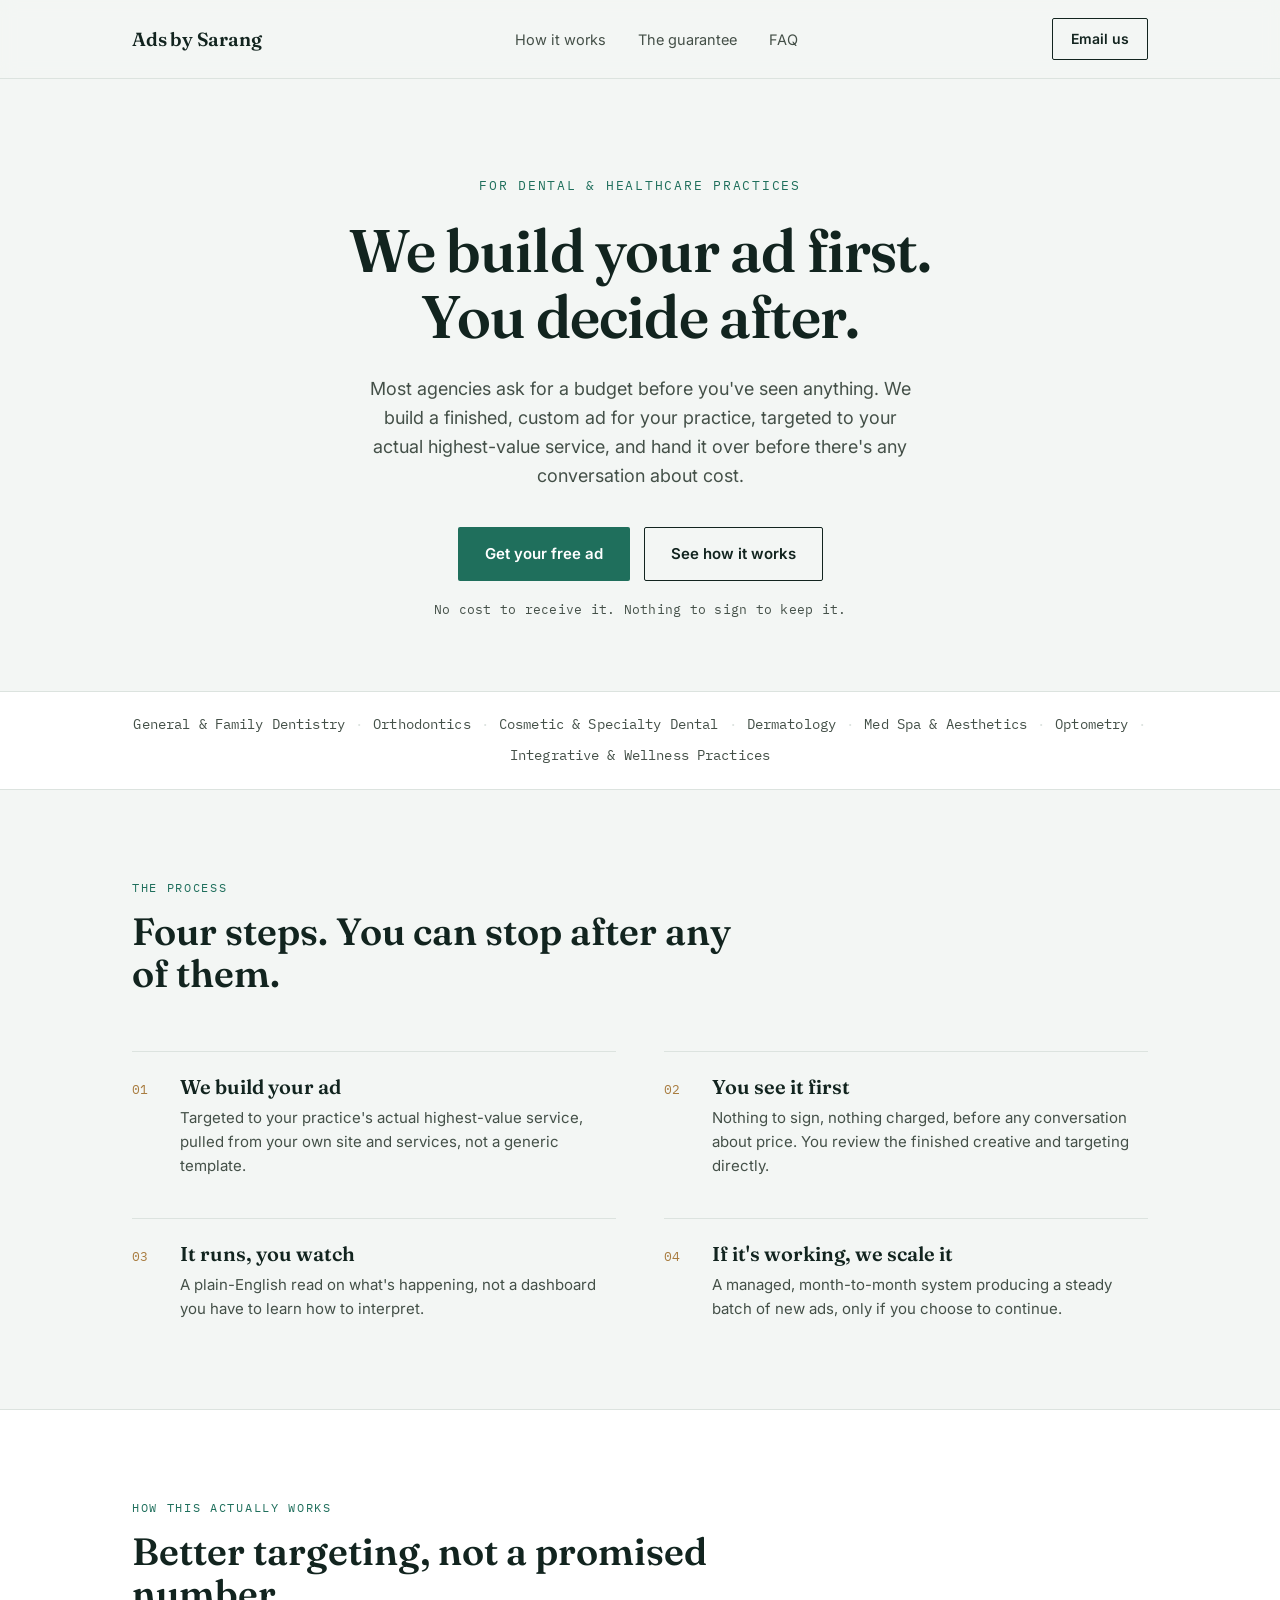
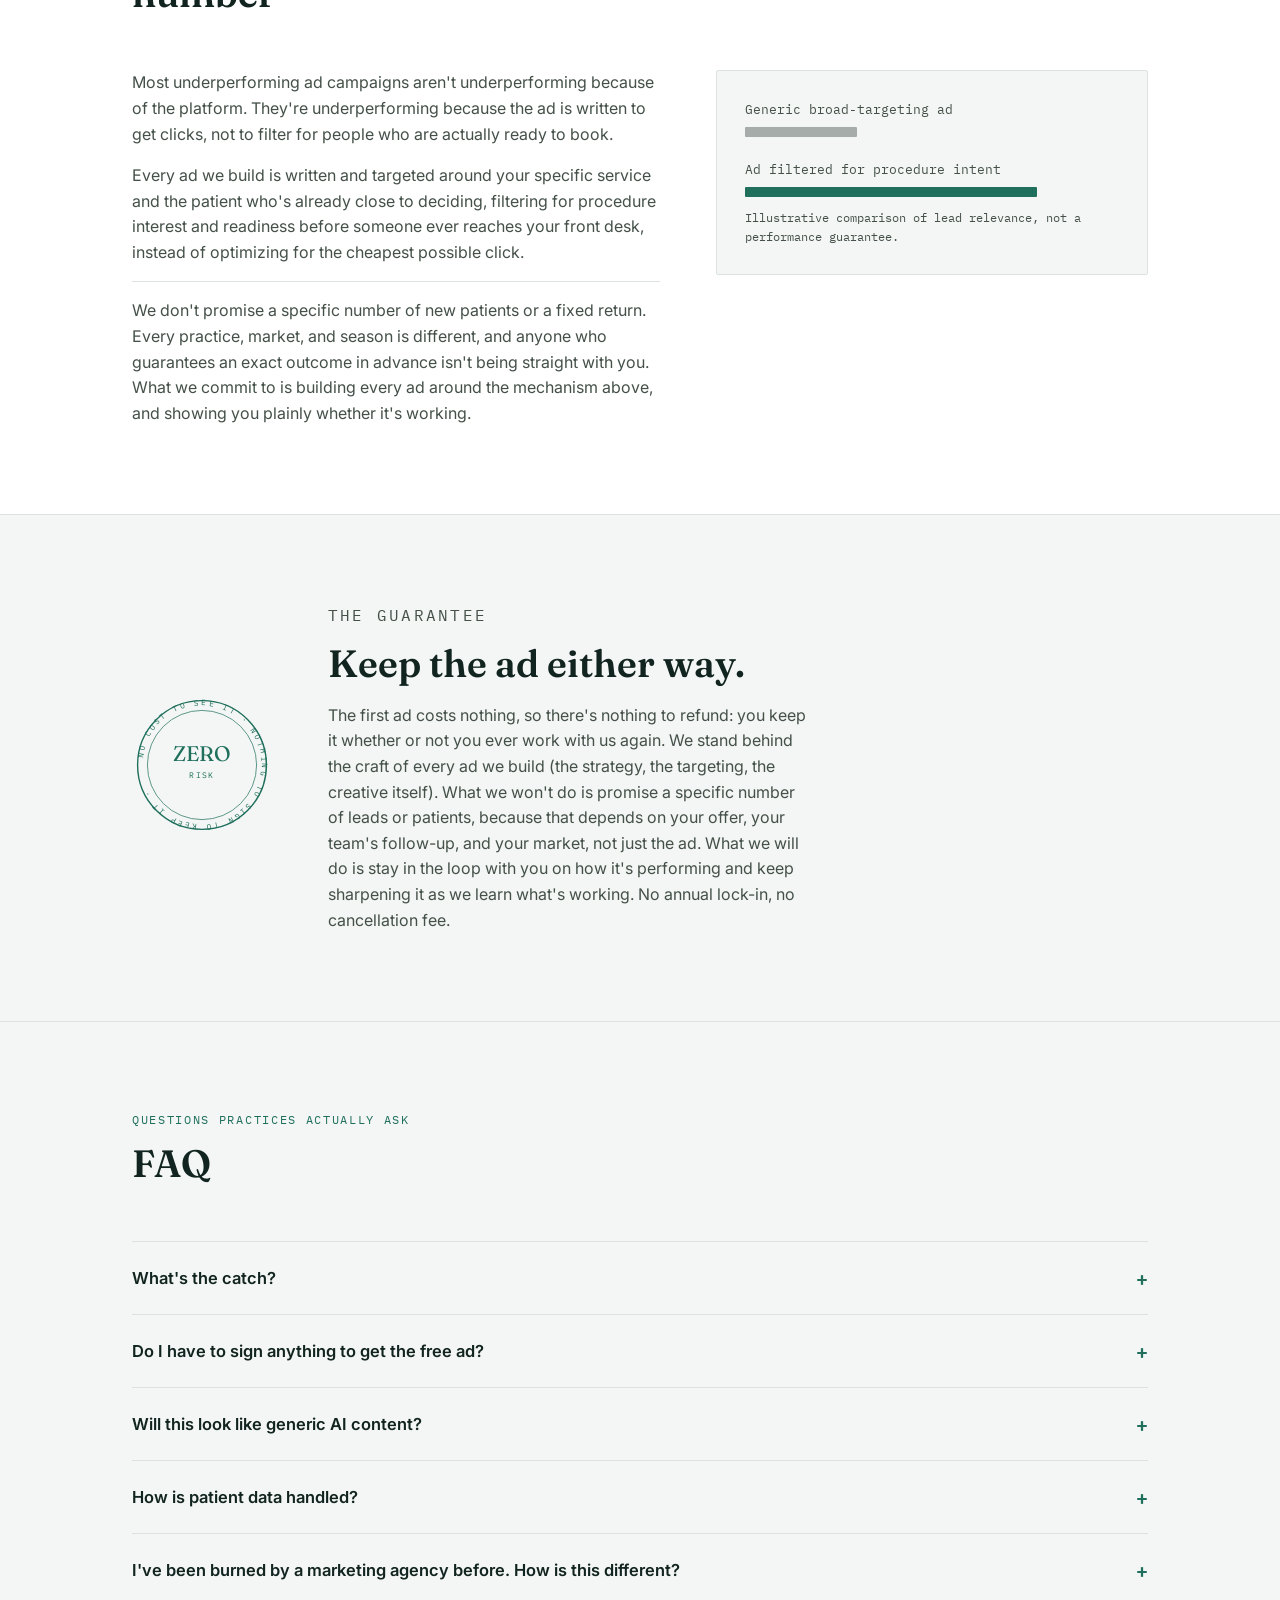
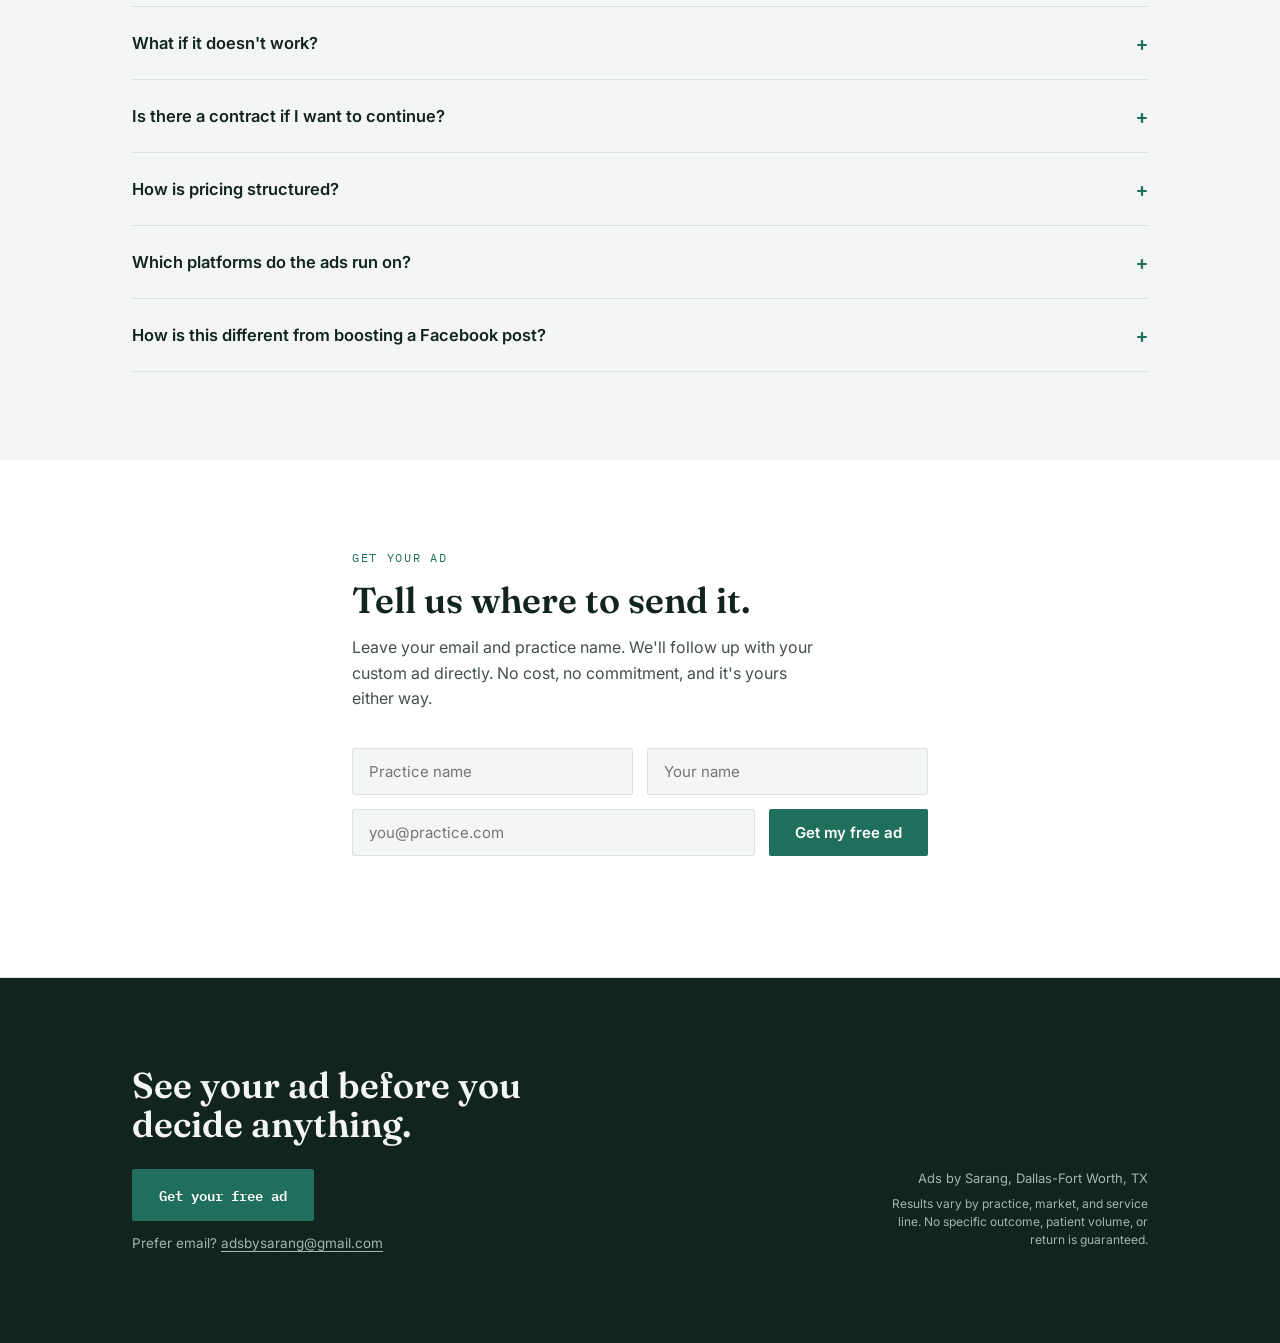
==== commit f13c97ba: "Rename index (9).html to index.html" ====
--- a/index.html
+++ b/index.html
@@ -3,8 +3,8 @@
 <head>
   <meta charset="UTF-8" />
   <meta name="viewport" content="width=device-width, initial-scale=1.0" />
-  <title>Ads by Sarang — Patient Ads Built Before You Say Yes</title>
-  <meta name="description" content="A finished, custom ad built for your practice — before you spend anything or sign anything. See it work, then decide." />
+  <title>Ads by Sarang: Patient Ads Built Before You Say Yes</title>
+  <meta name="description" content="A finished, custom ad built for your practice, before you spend anything or sign anything. See it work, then decide." />
   <link rel="preconnect" href="https://fonts.googleapis.com">
   <link rel="preconnect" href="https://fonts.gstatic.com" crossorigin>
   <link href="https://fonts.googleapis.com/css2?family=Fraunces:opsz,wght@9..144,400;9..144,500;9..144,600;9..144,700&family=Inter:wght@400;500;600;700&family=IBM+Plex+Mono:wght@400;500&display=swap" rel="stylesheet">
@@ -32,8 +32,8 @@
       <h1>We build your ad first.<br>You decide after.</h1>
       <p class="hero-sub">
         Most agencies ask for a budget before you've seen anything.
-        We build a finished, custom ad for your practice — targeted to your
-        actual highest-value service — and hand it over before there's
+        We build a finished, custom ad for your practice, targeted to your
+        actual highest-value service, and hand it over before there's
         any conversation about cost.
       </p>
       <div class="hero-actions">
@@ -76,7 +76,7 @@
           <span class="step-index">01</span>
           <div class="step-body">
             <h3>We build your ad</h3>
-            <p>Targeted to your practice's actual highest-value service — pulled from your own site and services, not a generic template.</p>
+            <p>Targeted to your practice's actual highest-value service, pulled from your own site and services, not a generic template.</p>
           </div>
         </li>
         <li class="process-step">
@@ -90,14 +90,14 @@
           <span class="step-index">03</span>
           <div class="step-body">
             <h3>It runs, you watch</h3>
-            <p>A plain-English read on what's happening — not a dashboard you have to learn how to interpret.</p>
+            <p>A plain-English read on what's happening, not a dashboard you have to learn how to interpret.</p>
           </div>
         </li>
         <li class="process-step">
           <span class="step-index">04</span>
           <div class="step-body">
             <h3>If it's working, we scale it</h3>
-            <p>A managed, month-to-month system producing a steady batch of new ads — only if you choose to continue.</p>
+            <p>A managed, month-to-month system producing a steady batch of new ads, only if you choose to continue.</p>
           </div>
         </li>
       </ol>
@@ -113,20 +113,20 @@
         <div class="education-copy">
           <p>
             Most underperforming ad campaigns aren't underperforming because
-            of the platform — they're underperforming because the ad is
+            of the platform. They're underperforming because the ad is
             written to get clicks, not to filter for people who are actually
             ready to book.
           </p>
           <p>
             Every ad we build is written and targeted around your specific
-            service and the patient who's already close to deciding —
+            service and the patient who's already close to deciding,
             filtering for procedure interest and readiness before someone
             ever reaches your front desk, instead of optimizing for the
             cheapest possible click.
           </p>
           <p class="disclaimer">
             We don't promise a specific number of new patients or a fixed
-            return — every practice, market, and season is different, and
+            return. Every practice, market, and season is different, and
             anyone who guarantees an exact outcome in advance isn't being
             straight with you. What we commit to is building every ad around
             the mechanism above, and showing you plainly whether it's working.
@@ -166,11 +166,14 @@
         <p class="section-eyebrow">The guarantee</p>
         <h2>Keep the ad either way.</h2>
         <p>
-          The first ad costs nothing, so there's nothing to refund — you keep
-          it whether or not you ever work with us again. Our responsibility is
-          delivering a finished, custom-built ad that's ready to run. What
-          happens after that — how it performs, what leads convert, how your
-          team follows up — that's outside our scope. No annual lock-in, no
+          The first ad costs nothing, so there's nothing to refund: you keep
+          it whether or not you ever work with us again. We stand behind the
+          craft of every ad we build (the strategy, the targeting, the
+          creative itself). What we won't do is promise a specific number of
+          leads or patients, because that depends on your offer, your team's
+          follow-up, and your market, not just the ad. What we will do is
+          stay in the loop with you on how it's performing and keep
+          sharpening it as we learn what's working. No annual lock-in, no
           cancellation fee.
         </p>
       </div>
@@ -187,7 +190,7 @@
 
         <details class="faq-item">
           <summary>What's the catch?</summary>
-          <p>None that we're aware of. The first ad has no transaction attached to it, so there's nothing to walk back. If you don't want to continue after seeing it, you don't have to — you still keep the ad.</p>
+          <p>None that we're aware of. The first ad has no transaction attached to it, so there's nothing to walk back. If you don't want to continue after seeing it, you don't have to: you still keep the ad.</p>
         </details>
 
         <details class="faq-item">
@@ -197,7 +200,7 @@
 
         <details class="faq-item">
           <summary>Will this look like generic AI content?</summary>
-          <p>Every ad is built around your practice's actual services, location, and positioning — not a stock template swapped with your logo. You'll see the finished creative before any conversation about continuing.</p>
+          <p>Every ad is built around your practice's actual services, location, and positioning, not a stock template swapped with your logo. You'll see the finished creative before any conversation about continuing.</p>
         </details>
 
         <details class="faq-item">
@@ -207,12 +210,12 @@
 
         <details class="faq-item">
           <summary>I've been burned by a marketing agency before. How is this different?</summary>
-          <p>Most agencies ask for budget before proving anything. We reverse that order — you see a finished, working ad first, and the conversation about paying for more only happens after that.</p>
+          <p>Most agencies ask for budget before proving anything. We reverse that order: you see a finished, working ad first, and the conversation about paying for more only happens after that.</p>
         </details>
 
         <details class="faq-item">
           <summary>What if it doesn't work?</summary>
-          <p>Then you keep the free ad and we've cost you nothing but a look. Our responsibility ends at delivery — we build the ad, you run it. How it performs depends on your targeting, follow-up, market, and offer, which are outside our scope.</p>
+          <p>Then you keep the free ad either way, it cost you nothing but a look. We're not going to pretend we control everything that affects whether it converts (your offer, your follow-up, your market all matter too), but we're also not going to disappear after sending it over. If something's clearly not landing, we want to know and we'll talk through it with you.</p>
         </details>
 
         <details class="faq-item">
@@ -222,17 +225,17 @@
 
         <details class="faq-item">
           <summary>How is pricing structured?</summary>
-          <p>The first ad is free. If you choose to continue, pricing is based on a monthly batch of custom ads rather than a single static campaign — we'll walk through exact numbers for your practice directly.</p>
+          <p>The first ad is free. If you choose to continue, pricing is based on a monthly batch of custom ads rather than a single static campaign. We'll walk through exact numbers for your practice directly.</p>
         </details>
 
         <details class="faq-item">
           <summary>Which platforms do the ads run on?</summary>
-          <p>Typically Meta (Facebook/Instagram) and Google, depending on where your specific patient search behavior concentrates — we'll tell you which we recommend and why for your practice.</p>
+          <p>Typically Meta (Facebook/Instagram) and Google, depending on where your specific patient search behavior concentrates. We'll tell you which we recommend and why for your practice.</p>
         </details>
 
         <details class="faq-item">
           <summary>How is this different from boosting a Facebook post?</summary>
-          <p>A boosted post optimizes for engagement. These ads are built and targeted specifically to filter for people close to booking a specific procedure — a different goal, with different creative and targeting behind it.</p>
+          <p>A boosted post optimizes for engagement. These ads are built and targeted specifically to filter for people close to booking a specific procedure: a different goal, with different creative and targeting behind it.</p>
         </details>
 
       </div>
@@ -245,7 +248,7 @@
       <p class="section-eyebrow">Get your ad</p>
       <h2>Tell us where to send it.</h2>
       <p class="signup-sub">
-        Leave your email and practice name — we'll follow up with your
+        Leave your email and practice name. We'll follow up with your
         custom ad directly. No cost, no commitment, and it's yours either way.
       </p>
 
@@ -287,7 +290,7 @@
         </p>
       </div>
       <div class="footer-meta">
-        <p>Ads by Sarang — Dallas–Fort Worth, TX</p>
+        <p>Ads by Sarang, Dallas-Fort Worth, TX</p>
         <p class="footer-disclaimer">
           Results vary by practice, market, and service line. No specific
           outcome, patient volume, or return is guaranteed.
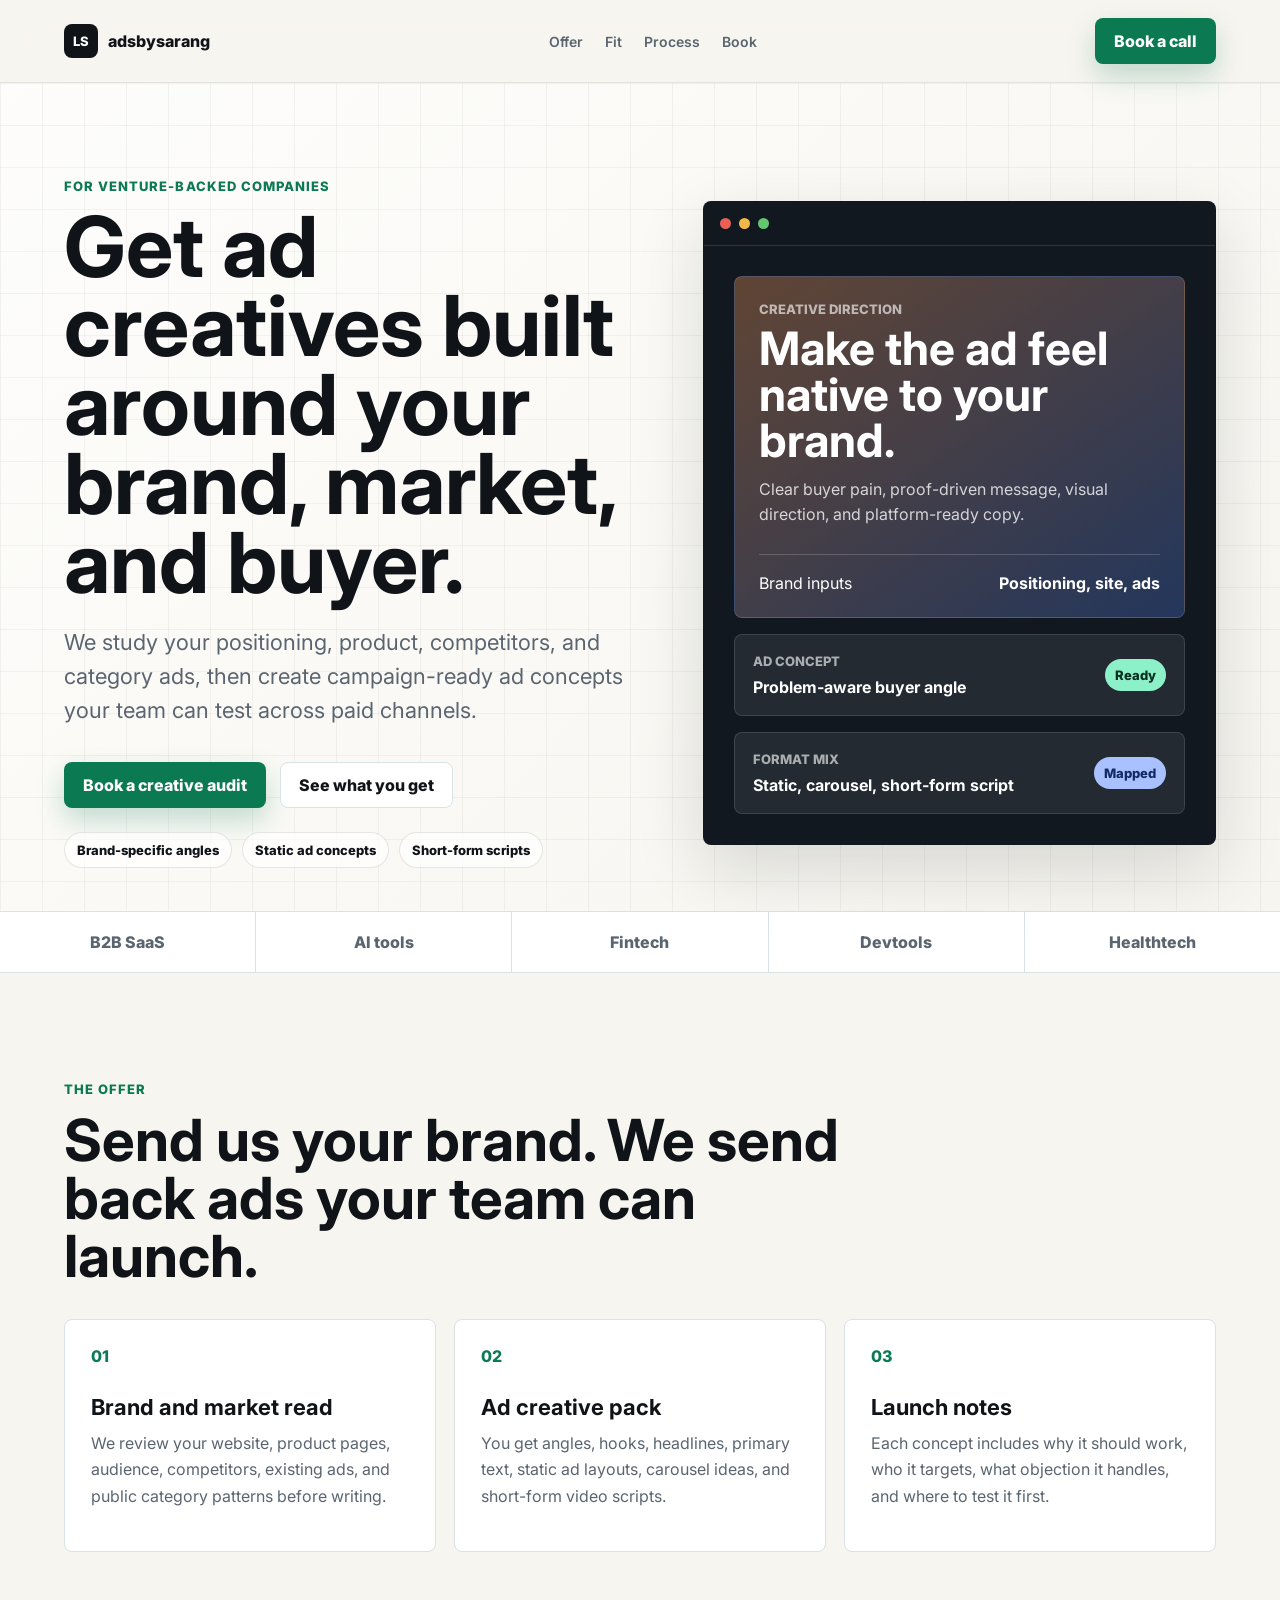
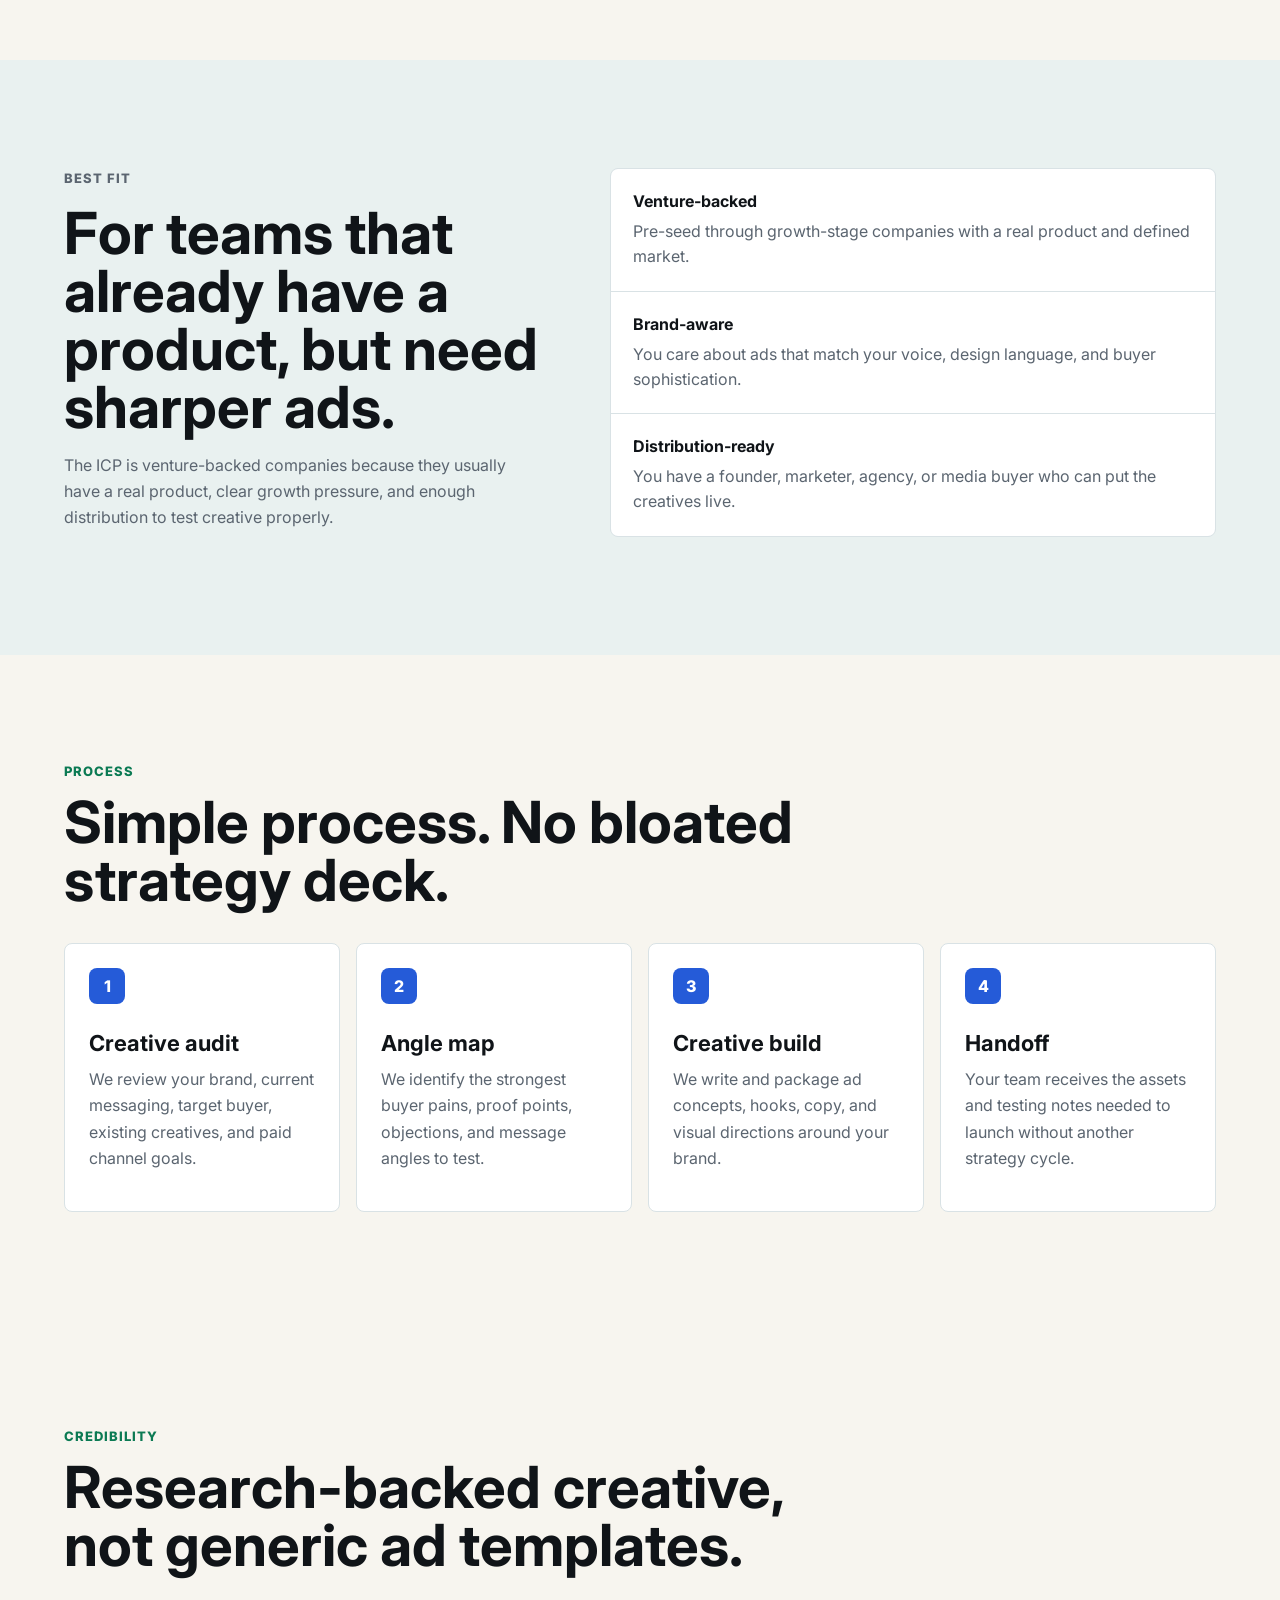
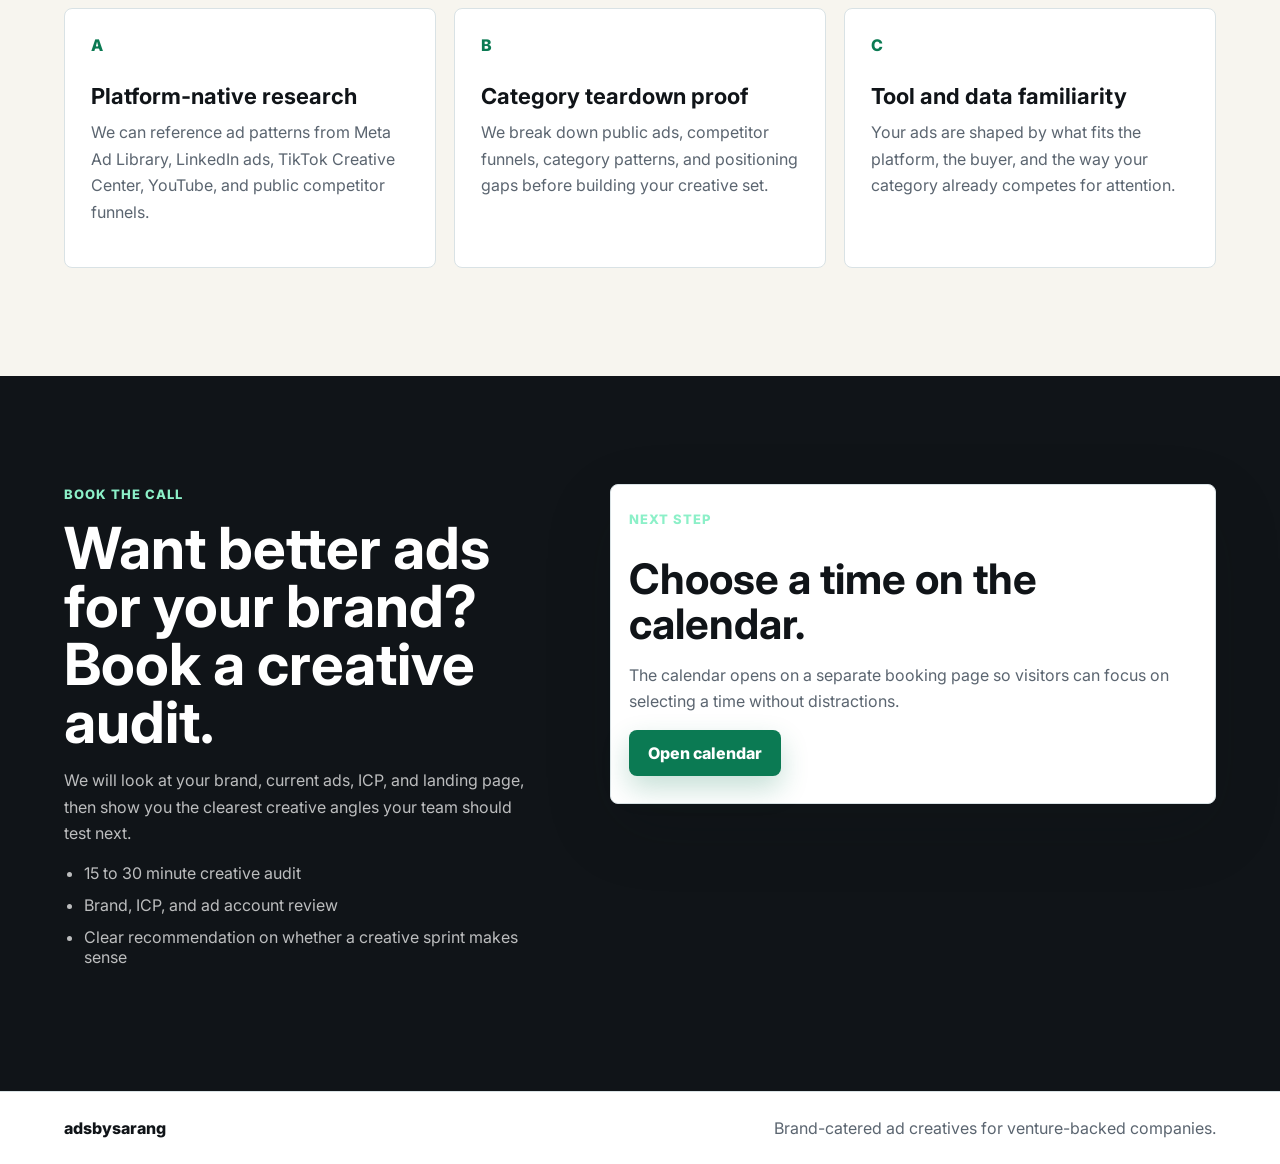
==== commit 5f813432: "Move booking calendar to separate page" ====
--- a/index.html
+++ b/index.html
@@ -1,304 +1,226 @@
-<!DOCTYPE html>
+<!doctype html>
 <html lang="en">
-<head>
-  <meta charset="UTF-8" />
-  <meta name="viewport" content="width=device-width, initial-scale=1.0" />
-  <title>Ads by Sarang: Patient Ads Built Before You Say Yes</title>
-  <meta name="description" content="A finished, custom ad built for your practice, before you spend anything or sign anything. See it work, then decide." />
-  <link rel="preconnect" href="https://fonts.googleapis.com">
-  <link rel="preconnect" href="https://fonts.gstatic.com" crossorigin>
-  <link href="https://fonts.googleapis.com/css2?family=Fraunces:opsz,wght@9..144,400;9..144,500;9..144,600;9..144,700&family=Inter:wght@400;500;600;700&family=IBM+Plex+Mono:wght@400;500&display=swap" rel="stylesheet">
-  <link rel="stylesheet" href="styles.css">
-</head>
-<body>
-
-  <!-- ============ NAV ============ -->
-  <header class="nav" id="top">
-    <div class="nav-inner">
-      <a class="nav-mark" href="#top">Ads by Sarang</a>
-      <nav class="nav-links" aria-label="Primary">
-        <a href="#process">How it works</a>
-        <a href="#guarantee">The guarantee</a>
-        <a href="#faq">FAQ</a>
+  <head>
+    <meta charset="utf-8">
+    <meta name="viewport" content="width=device-width, initial-scale=1">
+    <title>adsbysarang | Brand-catered ad creatives</title>
+    <meta
+      name="description"
+      content="adsbysarang creates brand-catered ad creatives for venture-backed companies that need better campaign assets."
+    >
+    <link rel="preconnect" href="https://fonts.googleapis.com">
+    <link rel="preconnect" href="https://fonts.gstatic.com" crossorigin>
+    <link href="https://fonts.googleapis.com/css2?family=Inter:wght@400;500;600;700;800&display=swap" rel="stylesheet">
+    <link rel="stylesheet" href="styles.css">
+  </head>
+  <body>
+    <header class="site-header">
+      <a class="brand" href="#top" aria-label="adsbysarang home">
+        <span class="brand-mark">ls</span>
+        <span>adsbysarang</span>
+      </a>
+      <nav class="nav-links" aria-label="Primary navigation">
+        <a href="#offer">Offer</a>
+        <a href="#fit">Fit</a>
+        <a href="#process">Process</a>
+        <a href="book.html">Book</a>
       </nav>
-      <a class="nav-cta" href="mailto:adsbysarang@gmail.com?subject=I%20saw%20my%20free%20ad">Email us</a>
-    </div>
-  </header>
-
-  <!-- ============ HERO ============ -->
-  <section class="hero">
-    <div class="hero-inner">
-      <p class="eyebrow">For dental &amp; healthcare practices</p>
-      <h1>We build your ad first.<br>You decide after.</h1>
-      <p class="hero-sub">
-        Most agencies ask for a budget before you've seen anything.
-        We build a finished, custom ad for your practice, targeted to your
-        actual highest-value service, and hand it over before there's
-        any conversation about cost.
-      </p>
-      <div class="hero-actions">
-        <a class="btn btn-primary" href="#signup">
-          Get your free ad
-        </a>
-        <a class="btn btn-ghost" href="#process">See how it works</a>
-      </div>
-      <p class="hero-note">No cost to receive it. Nothing to sign to keep it.</p>
-    </div>
-  </section>
-
-  <!-- ============ SPECIALTY STRIP ============ -->
-  <section class="specialties" aria-label="Practice types we work with">
-    <div class="specialties-inner">
-      <span>General &amp; Family Dentistry</span>
-      <span class="dot">·</span>
-      <span>Orthodontics</span>
-      <span class="dot">·</span>
-      <span>Cosmetic &amp; Specialty Dental</span>
-      <span class="dot">·</span>
-      <span>Dermatology</span>
-      <span class="dot">·</span>
-      <span>Med Spa &amp; Aesthetics</span>
-      <span class="dot">·</span>
-      <span>Optometry</span>
-      <span class="dot">·</span>
-      <span>Integrative &amp; Wellness Practices</span>
-    </div>
-  </section>
-
-  <!-- ============ PROCESS ============ -->
-  <section class="process" id="process">
-    <div class="section-inner">
-      <p class="section-eyebrow">The process</p>
-      <h2>Four steps. You can stop after any of them.</h2>
-
-      <ol class="process-list">
-        <li class="process-step">
-          <span class="step-index">01</span>
-          <div class="step-body">
-            <h3>We build your ad</h3>
-            <p>Targeted to your practice's actual highest-value service, pulled from your own site and services, not a generic template.</p>
-          </div>
-        </li>
-        <li class="process-step">
-          <span class="step-index">02</span>
-          <div class="step-body">
-            <h3>You see it first</h3>
-            <p>Nothing to sign, nothing charged, before any conversation about price. You review the finished creative and targeting directly.</p>
-          </div>
-        </li>
-        <li class="process-step">
-          <span class="step-index">03</span>
-          <div class="step-body">
-            <h3>It runs, you watch</h3>
-            <p>A plain-English read on what's happening, not a dashboard you have to learn how to interpret.</p>
-          </div>
-        </li>
-        <li class="process-step">
-          <span class="step-index">04</span>
-          <div class="step-body">
-            <h3>If it's working, we scale it</h3>
-            <p>A managed, month-to-month system producing a steady batch of new ads, only if you choose to continue.</p>
-          </div>
-        </li>
-      </ol>
-    </div>
-  </section>
-
-  <!-- ============ HOW IT IMPROVES LEAD QUALITY (education, no guarantees) ============ -->
-  <section class="education">
-    <div class="section-inner">
-      <p class="section-eyebrow">How this actually works</p>
-      <h2>Better targeting, not a promised number</h2>
-      <div class="education-grid">
-        <div class="education-copy">
+      <a class="header-cta" href="book.html">Book a call</a>
+    </header>
+
+    <main id="top">
+      <section class="hero">
+        <div class="hero-copy">
+          <p class="eyebrow">For venture-backed companies</p>
+          <h1>Get ad creatives built around your brand, market, and buyer.</h1>
+          <p class="hero-subtitle">
+            We study your positioning, product, competitors, and category ads, then create campaign-ready
+            ad concepts your team can test across paid channels.
+          </p>
+          <div class="hero-actions">
+            <a class="primary-button" href="book.html">Book a creative audit</a>
+            <a class="secondary-button" href="#offer">See what you get</a>
+          </div>
+          <div class="proof-strip" aria-label="Core service highlights">
+            <span>Brand-specific angles</span>
+            <span>Static ad concepts</span>
+            <span>Short-form scripts</span>
+          </div>
+        </div>
+
+        <div class="hero-visual" aria-label="Ad creative preview">
+          <div class="visual-toolbar">
+            <span></span>
+            <span></span>
+            <span></span>
+          </div>
+          <div class="creative-board">
+            <article class="ad-card active">
+              <p class="ad-label">Creative direction</p>
+              <h2>Make the ad feel native to your brand.</h2>
+              <p>Clear buyer pain, proof-driven message, visual direction, and platform-ready copy.</p>
+              <div class="ad-stats">
+                <span>Brand inputs</span>
+                <strong>Positioning, site, ads</strong>
+              </div>
+            </article>
+            <article class="pipeline-card">
+              <div>
+                <p>Ad concept</p>
+                <strong>Problem-aware buyer angle</strong>
+              </div>
+              <span class="status hot">Ready</span>
+            </article>
+            <article class="pipeline-card">
+              <div>
+                <p>Format mix</p>
+                <strong>Static, carousel, short-form script</strong>
+              </div>
+              <span class="status booked">Mapped</span>
+            </article>
+          </div>
+        </div>
+      </section>
+
+      <section class="logo-band" aria-label="Research inputs">
+        <span>B2B SaaS</span>
+        <span>AI tools</span>
+        <span>Fintech</span>
+        <span>Devtools</span>
+        <span>Healthtech</span>
+      </section>
+
+      <section class="section" id="offer">
+        <div class="section-heading">
+          <p class="eyebrow">The offer</p>
+          <h2>Send us your brand. We send back ads your team can launch.</h2>
+        </div>
+        <div class="feature-grid">
+          <article class="feature-card">
+            <span class="icon">01</span>
+            <h3>Brand and market read</h3>
+            <p>We review your website, product pages, audience, competitors, existing ads, and public category patterns before writing.</p>
+          </article>
+          <article class="feature-card">
+            <span class="icon">02</span>
+            <h3>Ad creative pack</h3>
+            <p>You get angles, hooks, headlines, primary text, static ad layouts, carousel ideas, and short-form video scripts.</p>
+          </article>
+          <article class="feature-card">
+            <span class="icon">03</span>
+            <h3>Launch notes</h3>
+            <p>Each concept includes why it should work, who it targets, what objection it handles, and where to test it first.</p>
+          </article>
+        </div>
+      </section>
+
+      <section class="split-section" id="fit">
+        <div>
+          <p class="eyebrow">Best fit</p>
+          <h2>For teams that already have a product, but need sharper ads.</h2>
           <p>
-            Most underperforming ad campaigns aren't underperforming because
-            of the platform. They're underperforming because the ad is
-            written to get clicks, not to filter for people who are actually
-            ready to book.
-          </p>
+            The ICP is venture-backed companies because they usually have a real product, clear growth pressure,
+            and enough distribution to test creative properly.
+          </p>
+        </div>
+        <div class="fit-list">
+          <div>
+            <strong>Venture-backed</strong>
+            <span>Pre-seed through growth-stage companies with a real product and defined market.</span>
+          </div>
+          <div>
+            <strong>Brand-aware</strong>
+            <span>You care about ads that match your voice, design language, and buyer sophistication.</span>
+          </div>
+          <div>
+            <strong>Distribution-ready</strong>
+            <span>You have a founder, marketer, agency, or media buyer who can put the creatives live.</span>
+          </div>
+        </div>
+      </section>
+
+      <section class="section" id="process">
+        <div class="section-heading">
+          <p class="eyebrow">Process</p>
+          <h2>Simple process. No bloated strategy deck.</h2>
+        </div>
+        <div class="timeline">
+          <div class="timeline-item">
+            <span>1</span>
+            <h3>Creative audit</h3>
+            <p>We review your brand, current messaging, target buyer, existing creatives, and paid channel goals.</p>
+          </div>
+          <div class="timeline-item">
+            <span>2</span>
+            <h3>Angle map</h3>
+            <p>We identify the strongest buyer pains, proof points, objections, and message angles to test.</p>
+          </div>
+          <div class="timeline-item">
+            <span>3</span>
+            <h3>Creative build</h3>
+            <p>We write and package ad concepts, hooks, copy, and visual directions around your brand.</p>
+          </div>
+          <div class="timeline-item">
+            <span>4</span>
+            <h3>Handoff</h3>
+            <p>Your team receives the assets and testing notes needed to launch without another strategy cycle.</p>
+          </div>
+        </div>
+      </section>
+
+      <section class="section proof-section">
+        <div class="section-heading">
+          <p class="eyebrow">Credibility</p>
+          <h2>Research-backed creative, not generic ad templates.</h2>
+        </div>
+        <div class="feature-grid">
+          <article class="feature-card">
+            <span class="icon">A</span>
+            <h3>Platform-native research</h3>
+            <p>We can reference ad patterns from Meta Ad Library, LinkedIn ads, TikTok Creative Center, YouTube, and public competitor funnels.</p>
+          </article>
+          <article class="feature-card">
+            <span class="icon">B</span>
+            <h3>Category teardown proof</h3>
+            <p>We break down public ads, competitor funnels, category patterns, and positioning gaps before building your creative set.</p>
+          </article>
+          <article class="feature-card">
+            <span class="icon">C</span>
+            <h3>Tool and data familiarity</h3>
+            <p>Your ads are shaped by what fits the platform, the buyer, and the way your category already competes for attention.</p>
+          </article>
+        </div>
+      </section>
+
+      <section class="book-section" id="book">
+        <div class="booking-copy">
+          <p class="eyebrow">Book the call</p>
+          <h2>Want better ads for your brand? Book a creative audit.</h2>
           <p>
-            Every ad we build is written and targeted around your specific
-            service and the patient who's already close to deciding,
-            filtering for procedure interest and readiness before someone
-            ever reaches your front desk, instead of optimizing for the
-            cheapest possible click.
-          </p>
-          <p class="disclaimer">
-            We don't promise a specific number of new patients or a fixed
-            return. Every practice, market, and season is different, and
-            anyone who guarantees an exact outcome in advance isn't being
-            straight with you. What we commit to is building every ad around
-            the mechanism above, and showing you plainly whether it's working.
-          </p>
-        </div>
-        <div class="ledger" aria-hidden="true">
-          <div class="ledger-row">
-            <span>Generic broad-targeting ad</span>
-            <span class="ledger-bar" style="--w: 30%"></span>
-          </div>
-          <div class="ledger-row">
-            <span>Ad filtered for procedure intent</span>
-            <span class="ledger-bar ledger-bar--accent" style="--w: 78%"></span>
-          </div>
-          <p class="ledger-caption">Illustrative comparison of lead relevance, not a performance guarantee.</p>
-        </div>
-      </div>
-    </div>
-  </section>
-
-  <!-- ============ GUARANTEE (signature element: seal) ============ -->
-  <section class="guarantee" id="guarantee">
-    <div class="section-inner guarantee-inner">
-      <div class="seal" aria-hidden="true">
-        <svg viewBox="0 0 200 200" width="140" height="140">
-          <circle cx="100" cy="100" r="92" fill="none" stroke="currentColor" stroke-width="2"/>
-          <circle cx="100" cy="100" r="78" fill="none" stroke="currentColor" stroke-width="1"/>
-          <path id="sealCircle" d="M 100,100 m -85,0 a 85,85 0 1,1 170,0 a 85,85 0 1,1 -170,0" fill="none"/>
-          <text font-family="IBM Plex Mono, monospace" font-size="11" letter-spacing="3" fill="currentColor">
-            <textPath href="#sealCircle" startOffset="2%">NO COST TO SEE IT · NOTHING TO SIGN TO KEEP IT ·</textPath>
-          </text>
-          <text x="100" y="94" text-anchor="middle" font-family="Fraunces, serif" font-size="30" fill="currentColor">ZERO</text>
-          <text x="100" y="118" text-anchor="middle" font-family="IBM Plex Mono, monospace" font-size="11" letter-spacing="2" fill="currentColor">RISK</text>
-        </svg>
-      </div>
-      <div class="guarantee-copy">
-        <p class="section-eyebrow">The guarantee</p>
-        <h2>Keep the ad either way.</h2>
-        <p>
-          The first ad costs nothing, so there's nothing to refund: you keep
-          it whether or not you ever work with us again. We stand behind the
-          craft of every ad we build (the strategy, the targeting, the
-          creative itself). What we won't do is promise a specific number of
-          leads or patients, because that depends on your offer, your team's
-          follow-up, and your market, not just the ad. What we will do is
-          stay in the loop with you on how it's performing and keep
-          sharpening it as we learn what's working. No annual lock-in, no
-          cancellation fee.
-        </p>
-      </div>
-    </div>
-  </section>
-
-  <!-- ============ FAQ ============ -->
-  <section class="faq" id="faq">
-    <div class="section-inner">
-      <p class="section-eyebrow">Questions practices actually ask</p>
-      <h2>FAQ</h2>
-
-      <div class="faq-list">
-
-        <details class="faq-item">
-          <summary>What's the catch?</summary>
-          <p>None that we're aware of. The first ad has no transaction attached to it, so there's nothing to walk back. If you don't want to continue after seeing it, you don't have to: you still keep the ad.</p>
-        </details>
-
-        <details class="faq-item">
-          <summary>Do I have to sign anything to get the free ad?</summary>
-          <p>No. There's no contract, form, or call required to receive it. It's built and sent to you directly.</p>
-        </details>
-
-        <details class="faq-item">
-          <summary>Will this look like generic AI content?</summary>
-          <p>Every ad is built around your practice's actual services, location, and positioning, not a stock template swapped with your logo. You'll see the finished creative before any conversation about continuing.</p>
-        </details>
-
-        <details class="faq-item">
-          <summary>How is patient data handled?</summary>
-          <p>Ad targeting is built around service and procedure interest, not individually identifying patient health information. We take a compliance-aware approach to how campaign data is handled and are happy to walk through specifics for your practice.</p>
-        </details>
-
-        <details class="faq-item">
-          <summary>I've been burned by a marketing agency before. How is this different?</summary>
-          <p>Most agencies ask for budget before proving anything. We reverse that order: you see a finished, working ad first, and the conversation about paying for more only happens after that.</p>
-        </details>
-
-        <details class="faq-item">
-          <summary>What if it doesn't work?</summary>
-          <p>Then you keep the free ad either way, it cost you nothing but a look. We're not going to pretend we control everything that affects whether it converts (your offer, your follow-up, your market all matter too), but we're also not going to disappear after sending it over. If something's clearly not landing, we want to know and we'll talk through it with you.</p>
-        </details>
-
-        <details class="faq-item">
-          <summary>Is there a contract if I want to continue?</summary>
-          <p>Month-to-month. No annual commitment, no cancellation fee.</p>
-        </details>
-
-        <details class="faq-item">
-          <summary>How is pricing structured?</summary>
-          <p>The first ad is free. If you choose to continue, pricing is based on a monthly batch of custom ads rather than a single static campaign. We'll walk through exact numbers for your practice directly.</p>
-        </details>
-
-        <details class="faq-item">
-          <summary>Which platforms do the ads run on?</summary>
-          <p>Typically Meta (Facebook/Instagram) and Google, depending on where your specific patient search behavior concentrates. We'll tell you which we recommend and why for your practice.</p>
-        </details>
-
-        <details class="faq-item">
-          <summary>How is this different from boosting a Facebook post?</summary>
-          <p>A boosted post optimizes for engagement. These ads are built and targeted specifically to filter for people close to booking a specific procedure: a different goal, with different creative and targeting behind it.</p>
-        </details>
-
-      </div>
-    </div>
-  </section>
-
-  <!-- ============ SIGNUP ============ -->
-  <section class="signup" id="signup">
-    <div class="section-inner signup-inner">
-      <p class="section-eyebrow">Get your ad</p>
-      <h2>Tell us where to send it.</h2>
-      <p class="signup-sub">
-        Leave your email and practice name. We'll follow up with your
-        custom ad directly. No cost, no commitment, and it's yours either way.
-      </p>
-
-      <form id="signupForm" class="signup-form" novalidate>
-        <div class="field-row">
-          <label class="visually-hidden" for="practiceName">Practice name</label>
-          <input type="text" id="practiceName" name="practiceName" placeholder="Practice name" required autocomplete="organization" />
-
-          <label class="visually-hidden" for="contactName">Your name</label>
-          <input type="text" id="contactName" name="contactName" placeholder="Your name" autocomplete="name" />
-        </div>
-
-        <div class="field-row">
-          <label class="visually-hidden" for="email">Email</label>
-          <input type="email" id="email" name="email" placeholder="you@practice.com" required autocomplete="email" />
-
-          <button type="submit" class="btn btn-primary">Get my free ad</button>
-        </div>
-
-        <!-- Honeypot field: hidden from real visitors, bots tend to fill it in.
-             If this has a value on submit, the API silently no-ops. -->
-        <input type="text" name="company_website" class="hp-field" tabindex="-1" autocomplete="off" aria-hidden="true" />
-
-        <p class="signup-status" id="signupStatus" role="status" aria-live="polite"></p>
-      </form>
-    </div>
-  </section>
-
-  <!-- ============ CONTACT / FOOTER ============ -->
-  <footer class="footer" id="contact">
-    <div class="section-inner footer-inner">
-      <div class="footer-main">
-        <h2>See your ad before you decide anything.</h2>
-        <a class="btn btn-primary" href="#signup">
-          Get your free ad
-        </a>
-        <p class="footer-email">
-          Prefer email? <a href="mailto:adsbysarang@gmail.com?subject=Build%20my%20practice%20a%20free%20ad">adsbysarang@gmail.com</a>
-        </p>
-      </div>
-      <div class="footer-meta">
-        <p>Ads by Sarang, Dallas-Fort Worth, TX</p>
-        <p class="footer-disclaimer">
-          Results vary by practice, market, and service line. No specific
-          outcome, patient volume, or return is guaranteed.
-        </p>
-      </div>
-    </div>
-  </footer>
-
-  <script src="script.js"></script>
-</body>
+            We will look at your brand, current ads, ICP, and landing page, then show you the clearest creative angles
+            your team should test next.
+          </p>
+          <ul class="check-list">
+            <li>15 to 30 minute creative audit</li>
+            <li>Brand, ICP, and ad account review</li>
+            <li>Clear recommendation on whether a creative sprint makes sense</li>
+          </ul>
+        </div>
+
+        <div class="booking-panel cta-panel">
+          <p class="eyebrow">Next step</p>
+          <h3>Choose a time on the calendar.</h3>
+          <p>
+            The calendar opens on a separate booking page so visitors can focus on selecting a time without distractions.
+          </p>
+          <a class="primary-button" href="book.html">Open calendar</a>
+        </div>
+      </section>
+    </main>
+
+    <footer class="site-footer">
+      <span>adsbysarang</span>
+      <span>Brand-catered ad creatives for venture-backed companies.</span>
+    </footer>
+  </body>
 </html>
--- a/styles.css
+++ b/styles.css
@@ -1,597 +1,690 @@
-/* ============================================
-   TOKENS
-   ============================================ */
 :root {
-  --paper:        #F3F6F4;   /* cool pale sage-white, not warm cream */
-  --paper-raised: #FFFFFF;
-  --ink:          #12241F;   /* deep forest-ink, primary text */
-  --ink-soft:     #445048;   /* secondary text */
-  --line:         #DCE3DF;   /* hairline borders */
-  --accent:       #1F6F5C;   /* deep teal — primary CTA/signal */
-  --accent-soft:  #E4EFEC;   /* teal tint for backgrounds */
-  --brass:        #A87C3F;   /* warm brass — sparing highlight */
-  --brass-soft:   #F2E7D6;
-
-  --font-display: 'Fraunces', serif;
-  --font-body:    'Inter', -apple-system, BlinkMacSystemFont, sans-serif;
-  --font-mono:    'IBM Plex Mono', ui-monospace, monospace;
-
-  --max: 1080px;
-  --radius: 2px;
-}
-
-* { box-sizing: border-box; }
+  --ink: #101418;
+  --muted: #5b6570;
+  --line: #d9e2e5;
+  --paper: #f7f5ef;
+  --white: #ffffff;
+  --green: #0b7a53;
+  --green-dark: #07553b;
+  --blue: #255bd8;
+  --orange: #ff8a3d;
+  --shadow: 0 24px 70px rgba(16, 20, 24, 0.14);
+}
+
+* {
+  box-sizing: border-box;
+}
 
 html {
   scroll-behavior: smooth;
 }
 
-@media (prefers-reduced-motion: reduce) {
-  html { scroll-behavior: auto; }
-  *, *::before, *::after {
-    animation-duration: 0.01ms !important;
-    animation-iteration-count: 1 !important;
-    transition-duration: 0.01ms !important;
-  }
-}
-
 body {
   margin: 0;
+  font-family: Inter, Arial, sans-serif;
+  color: var(--ink);
   background: var(--paper);
-  color: var(--ink);
-  font-family: var(--font-body);
-  font-size: 16px;
-  line-height: 1.6;
-  -webkit-font-smoothing: antialiased;
-}
-
-h1, h2, h3 {
-  font-family: var(--font-display);
-  font-weight: 600;
-  line-height: 1.1;
-  margin: 0;
-  color: var(--ink);
-}
-
-p { margin: 0 0 1em; }
-p:last-child { margin-bottom: 0; }
+}
 
 a {
   color: inherit;
   text-decoration: none;
 }
 
-.section-inner {
-  max-width: var(--max);
-  margin: 0 auto;
-  padding: 88px 32px;
-}
-
-.section-eyebrow {
-  font-family: var(--font-mono);
-  font-size: 12px;
-  letter-spacing: 0.14em;
-  text-transform: uppercase;
-  color: var(--accent);
-  margin: 0 0 14px;
-}
-
-/* ============================================
-   NAV
-   ============================================ */
-.nav {
+.site-header {
   position: sticky;
   top: 0;
-  z-index: 50;
-  background: rgba(243, 246, 244, 0.92);
-  backdrop-filter: blur(8px);
-  border-bottom: 1px solid var(--line);
-}
-
-.nav-inner {
-  max-width: var(--max);
-  margin: 0 auto;
-  padding: 18px 32px;
+  z-index: 10;
   display: flex;
   align-items: center;
   justify-content: space-between;
   gap: 24px;
-}
-
-.nav-mark {
-  font-family: var(--font-display);
-  font-weight: 600;
-  font-size: 19px;
-  letter-spacing: -0.01em;
+  padding: 18px clamp(20px, 5vw, 64px);
+  background: rgba(247, 245, 239, 0.88);
+  border-bottom: 1px solid rgba(16, 20, 24, 0.08);
+  backdrop-filter: blur(18px);
+}
+
+.brand,
+.nav-links,
+.proof-strip,
+.hero-actions,
+.booking-tabs,
+.site-footer {
+  display: flex;
+  align-items: center;
+}
+
+.brand {
+  gap: 10px;
+  font-weight: 800;
+  letter-spacing: 0;
+}
+
+.brand-mark {
+  display: grid;
+  place-items: center;
+  width: 34px;
+  height: 34px;
+  color: var(--white);
+  background: var(--ink);
+  border-radius: 8px;
+  font-size: 13px;
+  text-transform: uppercase;
 }
 
 .nav-links {
-  display: flex;
-  gap: 32px;
-  font-size: 14.5px;
-  color: var(--ink-soft);
-}
-
-.nav-links a:hover { color: var(--ink); }
-
-.nav-cta {
+  gap: 22px;
+  color: var(--muted);
   font-size: 14px;
   font-weight: 600;
-  padding: 9px 18px;
-  border: 1px solid var(--ink);
-  border-radius: var(--radius);
-  white-space: nowrap;
-}
-
-.nav-cta:hover {
+}
+
+.nav-links a:hover {
+  color: var(--ink);
+}
+
+.header-cta,
+.primary-button,
+.secondary-button {
+  display: inline-flex;
+  align-items: center;
+  justify-content: center;
+  min-height: 46px;
+  padding: 0 18px;
+  border-radius: 8px;
+  font-weight: 800;
+  border: 1px solid transparent;
+}
+
+.header-cta,
+.primary-button {
+  color: var(--white);
+  background: var(--green);
+  box-shadow: 0 12px 28px rgba(11, 122, 83, 0.24);
+}
+
+.header-cta:hover,
+.primary-button:hover {
+  background: var(--green-dark);
+}
+
+.secondary-button {
+  background: var(--white);
+  border-color: var(--line);
+}
+
+.hero {
+  display: grid;
+  grid-template-columns: minmax(0, 1.05fr) minmax(360px, 0.95fr);
+  gap: clamp(32px, 6vw, 72px);
+  align-items: center;
+  min-height: calc(100vh - 72px);
+  padding: clamp(48px, 8vw, 88px) clamp(20px, 5vw, 64px) 36px;
+  background:
+    linear-gradient(90deg, rgba(16, 20, 24, 0.045) 1px, transparent 1px),
+    linear-gradient(rgba(16, 20, 24, 0.045) 1px, transparent 1px),
+    linear-gradient(135deg, rgba(255, 255, 255, 0.78), rgba(247, 245, 239, 0.86));
+  background-size: 42px 42px, 42px 42px, auto;
+}
+
+.eyebrow {
+  margin: 0 0 14px;
+  color: var(--green);
+  font-size: 13px;
+  font-weight: 800;
+  letter-spacing: 0.08em;
+  text-transform: uppercase;
+}
+
+h1,
+h2,
+h3,
+p {
+  margin-top: 0;
+}
+
+h1 {
+  max-width: 780px;
+  margin-bottom: 22px;
+  font-size: clamp(44px, 7vw, 84px);
+  line-height: 0.94;
+  letter-spacing: 0;
+}
+
+.hero-subtitle {
+  max-width: 680px;
+  color: var(--muted);
+  font-size: clamp(18px, 2vw, 22px);
+  line-height: 1.55;
+}
+
+.hero-actions {
+  flex-wrap: wrap;
+  gap: 14px;
+  margin: 34px 0 24px;
+}
+
+.proof-strip {
+  flex-wrap: wrap;
+  gap: 10px;
+}
+
+.proof-strip span,
+.status {
+  border-radius: 999px;
+  font-size: 13px;
+  font-weight: 800;
+}
+
+.proof-strip span {
+  padding: 9px 12px;
+  background: rgba(255, 255, 255, 0.68);
+  border: 1px solid rgba(16, 20, 24, 0.1);
+}
+
+.hero-visual {
+  overflow: hidden;
+  border: 1px solid rgba(16, 20, 24, 0.12);
+  border-radius: 8px;
+  background: #111820;
+  box-shadow: var(--shadow);
+}
+
+.visual-toolbar {
+  display: flex;
+  gap: 8px;
+  padding: 16px;
+  border-bottom: 1px solid rgba(255, 255, 255, 0.12);
+}
+
+.visual-toolbar span {
+  width: 11px;
+  height: 11px;
+  border-radius: 999px;
+  background: #eb5f57;
+}
+
+.visual-toolbar span:nth-child(2) {
+  background: #f2b84b;
+}
+
+.visual-toolbar span:nth-child(3) {
+  background: #62c76d;
+}
+
+.creative-board {
+  display: grid;
+  gap: 16px;
+  padding: clamp(18px, 4vw, 30px);
+}
+
+.ad-card,
+.pipeline-card {
+  border: 1px solid rgba(255, 255, 255, 0.12);
+  border-radius: 8px;
+  background: rgba(255, 255, 255, 0.08);
+}
+
+.ad-card {
+  min-height: 230px;
+  padding: 24px;
+  color: var(--white);
+  background:
+    linear-gradient(145deg, rgba(255, 138, 61, 0.28), rgba(37, 91, 216, 0.26)),
+    rgba(255, 255, 255, 0.08);
+}
+
+.ad-label,
+.pipeline-card p {
+  margin-bottom: 8px;
+  color: rgba(255, 255, 255, 0.62);
+  font-size: 13px;
+  font-weight: 800;
+  text-transform: uppercase;
+}
+
+.ad-card h2 {
+  max-width: 420px;
+  margin-bottom: 14px;
+  font-size: clamp(28px, 4vw, 46px);
+  line-height: 1;
+}
+
+.ad-card p:not(.ad-label) {
+  max-width: 440px;
+  color: rgba(255, 255, 255, 0.78);
+  line-height: 1.55;
+}
+
+.ad-stats {
+  display: flex;
+  justify-content: space-between;
+  gap: 12px;
+  margin-top: 28px;
+  padding-top: 18px;
+  border-top: 1px solid rgba(255, 255, 255, 0.18);
+}
+
+.pipeline-card {
+  display: flex;
+  justify-content: space-between;
+  gap: 16px;
+  align-items: center;
+  padding: 18px;
+  color: var(--white);
+}
+
+.status {
+  padding: 8px 10px;
+}
+
+.hot {
+  color: #062f22;
+  background: #8cf0c8;
+}
+
+.booked {
+  color: #122b66;
+  background: #a9c2ff;
+}
+
+.logo-band {
+  display: grid;
+  grid-template-columns: repeat(5, 1fr);
+  gap: 1px;
+  background: var(--line);
+  border-block: 1px solid var(--line);
+}
+
+.logo-band span {
+  padding: 20px;
+  text-align: center;
+  color: var(--muted);
+  background: var(--white);
+  font-weight: 800;
+}
+
+.section,
+.split-section,
+.book-section {
+  padding: clamp(58px, 9vw, 108px) clamp(20px, 5vw, 64px);
+}
+
+.section-heading {
+  max-width: 780px;
+  margin-bottom: 34px;
+}
+
+h2 {
+  margin-bottom: 16px;
+  font-size: clamp(32px, 5vw, 58px);
+  line-height: 1;
+  letter-spacing: 0;
+}
+
+h3 {
+  margin-bottom: 10px;
+  font-size: 22px;
+}
+
+.feature-grid {
+  display: grid;
+  grid-template-columns: repeat(3, 1fr);
+  gap: 18px;
+}
+
+.feature-card,
+.fit-list,
+.booking-panel,
+.timeline-item {
+  border: 1px solid var(--line);
+  border-radius: 8px;
+  background: var(--white);
+}
+
+.feature-card {
+  padding: 26px;
+}
+
+.feature-card p,
+.split-section p,
+.timeline-item p,
+.booking-copy p,
+.form-note {
+  color: var(--muted);
+  line-height: 1.65;
+}
+
+.icon {
+  display: inline-flex;
+  margin-bottom: 28px;
+  color: var(--green);
+  font-weight: 800;
+}
+
+.split-section,
+.book-section {
+  display: grid;
+  grid-template-columns: minmax(0, 0.88fr) minmax(340px, 1.12fr);
+  gap: clamp(28px, 6vw, 70px);
+  align-items: start;
+  background: #e9f1f0;
+}
+
+.fit-list {
+  display: grid;
+  gap: 1px;
+  overflow: hidden;
+  background: var(--line);
+}
+
+.fit-list div {
+  display: grid;
+  gap: 8px;
+  padding: 22px;
+  background: var(--white);
+}
+
+.fit-list span {
+  color: var(--muted);
+  line-height: 1.55;
+}
+
+.timeline {
+  display: grid;
+  grid-template-columns: repeat(4, 1fr);
+  gap: 16px;
+}
+
+.timeline-item {
+  padding: 24px;
+}
+
+.timeline-item span {
+  display: grid;
+  place-items: center;
+  width: 36px;
+  height: 36px;
+  margin-bottom: 26px;
+  color: var(--white);
+  background: var(--blue);
+  border-radius: 8px;
+  font-weight: 800;
+}
+
+.book-section {
   background: var(--ink);
-  color: var(--paper);
-}
-
-@media (max-width: 720px) {
-  .nav-links { display: none; }
-}
-
-/* ============================================
-   HERO
-   ============================================ */
-.hero {
-  padding: 96px 32px 72px;
-  border-bottom: 1px solid var(--line);
-}
-
-.hero-inner {
-  max-width: 760px;
-  margin: 0 auto;
-  text-align: center;
-}
-
-.eyebrow {
-  font-family: var(--font-mono);
-  font-size: 12.5px;
-  letter-spacing: 0.14em;
-  text-transform: uppercase;
-  color: var(--accent);
-  margin: 0 0 22px;
-}
-
-.hero h1 {
-  font-size: clamp(38px, 6vw, 60px);
-  letter-spacing: -0.015em;
-  margin-bottom: 26px;
-}
-
-.hero-sub {
-  font-size: 18px;
-  color: var(--ink-soft);
-  max-width: 560px;
-  margin: 0 auto 36px;
-}
-
-.hero-actions {
-  display: flex;
-  gap: 14px;
-  justify-content: center;
-  flex-wrap: wrap;
-  margin-bottom: 18px;
-}
-
-.btn {
-  display: inline-block;
-  padding: 14px 26px;
-  font-size: 15px;
-  font-weight: 600;
-  border-radius: var(--radius);
-  border: 1px solid transparent;
-}
-
-.btn-primary {
-  background: var(--accent);
-  color: #fff;
-}
-.btn-primary:hover { background: #175a4a; }
-
-.btn-ghost {
-  border-color: var(--ink);
+  color: var(--white);
+}
+
+.book-section .eyebrow {
+  color: #8cf0c8;
+}
+
+.booking-copy p,
+.check-list {
+  color: rgba(255, 255, 255, 0.72);
+}
+
+.check-list {
+  display: grid;
+  gap: 12px;
+  padding-left: 20px;
+}
+
+.booking-panel {
+  padding: 18px;
   color: var(--ink);
-}
-.btn-ghost:hover { background: var(--ink); color: var(--paper); }
-
-.hero-note {
-  font-family: var(--font-mono);
-  font-size: 12.5px;
-  color: var(--ink-soft);
-  letter-spacing: 0.02em;
-}
-
-/* ============================================
-   SPECIALTY STRIP
-   ============================================ */
-.specialties {
-  border-bottom: 1px solid var(--line);
-  background: var(--paper-raised);
-}
-
-.specialties-inner {
-  max-width: var(--max);
-  margin: 0 auto;
-  padding: 22px 32px;
+  box-shadow: var(--shadow);
+}
+
+.cta-panel {
+  display: grid;
+  gap: 16px;
+  align-content: center;
+  min-height: 320px;
+}
+
+.cta-panel h3 {
+  margin-bottom: 0;
+  font-size: clamp(28px, 4vw, 42px);
+  line-height: 1.05;
+}
+
+.cta-panel p:not(.eyebrow) {
+  margin: 0;
+  color: var(--muted);
+  line-height: 1.65;
+}
+
+.cta-panel .primary-button {
+  justify-self: start;
+}
+
+.booking-tabs {
+  gap: 8px;
+  margin-bottom: 16px;
+  padding: 6px;
+  background: #edf2f2;
+  border-radius: 8px;
+}
+
+.tab-button {
+  flex: 1;
+  min-height: 40px;
+  border: 0;
+  border-radius: 6px;
+  background: transparent;
+  color: var(--muted);
+  font: inherit;
+  font-weight: 800;
+  cursor: pointer;
+}
+
+.tab-button.active {
+  color: var(--ink);
+  background: var(--white);
+}
+
+.tab-panel {
+  display: none;
+}
+
+.tab-panel.active {
+  display: grid;
+}
+
+.calendar-embed {
+  overflow: hidden;
+  border-radius: 8px;
+  background: #fbfcfc;
+  border: 1px solid var(--line);
+}
+
+.calendly-inline-widget {
+  min-width: 320px;
+  height: 680px;
+}
+
+.calendar-fallback {
   display: flex;
   flex-wrap: wrap;
-  justify-content: center;
-  gap: 10px;
-  font-size: 13.5px;
-  color: var(--ink-soft);
-  font-family: var(--font-mono);
-  letter-spacing: 0.01em;
-}
-
-.specialties .dot { color: var(--line); }
-
-/* ============================================
-   PROCESS
-   ============================================ */
-.process { border-bottom: 1px solid var(--line); }
-
-.process h2, .education h2, .faq h2 {
-  font-size: clamp(28px, 4vw, 38px);
-  max-width: 640px;
-  margin-bottom: 56px;
-}
-
-.process-list {
-  list-style: none;
+  align-items: center;
+  justify-content: space-between;
+  gap: 14px;
+  padding: 14px;
+  border-top: 1px solid var(--line);
+}
+
+.calendar-fallback p {
   margin: 0;
-  padding: 0;
-  display: grid;
-  grid-template-columns: repeat(2, 1fr);
-  gap: 40px 48px;
-}
-
-@media (max-width: 720px) {
-  .process-list { grid-template-columns: 1fr; }
-}
-
-.process-step {
-  display: flex;
+  color: var(--muted);
+  font-weight: 800;
+}
+
+.compact {
+  min-height: 40px;
+}
+
+.calendar-page {
+  min-height: calc(100vh - 72px);
+  padding: clamp(44px, 7vw, 76px) clamp(20px, 5vw, 64px);
+  background: #e9f1f0;
+}
+
+.calendar-page-heading {
+  max-width: 840px;
+  margin: 0 auto 28px;
+  text-align: center;
+}
+
+.calendar-page-heading h1 {
+  margin-inline: auto;
+  font-size: clamp(40px, 7vw, 76px);
+}
+
+.calendar-page-heading p:not(.eyebrow) {
+  max-width: 680px;
+  margin-inline: auto;
+  color: var(--muted);
+  font-size: 18px;
+  line-height: 1.6;
+}
+
+.calendar-page-panel {
+  max-width: 1120px;
+  margin: 0 auto;
+}
+
+.lead-form {
+  gap: 14px;
+}
+
+label {
+  display: grid;
+  gap: 8px;
+  color: var(--ink);
+  font-weight: 800;
+}
+
+input,
+select {
+  width: 100%;
+  min-height: 48px;
+  padding: 0 14px;
+  color: var(--ink);
+  background: #fbfcfc;
+  border: 1px solid var(--line);
+  border-radius: 8px;
+  font: inherit;
+}
+
+input:focus,
+select:focus {
+  outline: 3px solid rgba(37, 91, 216, 0.16);
+  border-color: var(--blue);
+}
+
+.form-note {
+  margin: 0;
+  font-size: 14px;
+}
+
+.site-footer {
+  justify-content: space-between;
   gap: 20px;
-  padding-top: 24px;
+  padding: 26px clamp(20px, 5vw, 64px);
+  color: var(--muted);
+  background: var(--white);
   border-top: 1px solid var(--line);
 }
 
-.step-index {
-  font-family: var(--font-mono);
-  font-size: 13px;
-  color: var(--brass);
-  padding-top: 4px;
-  min-width: 28px;
-}
-
-.step-body h3 {
-  font-size: 20px;
-  margin-bottom: 8px;
-  font-weight: 600;
-}
-
-.step-body p {
-  color: var(--ink-soft);
-  font-size: 15px;
-}
-
-/* ============================================
-   EDUCATION
-   ============================================ */
-.education {
-  background: var(--paper-raised);
-  border-bottom: 1px solid var(--line);
-}
-
-.education-grid {
-  display: grid;
-  grid-template-columns: 1.1fr 0.9fr;
-  gap: 56px;
-  align-items: start;
-}
-
-@media (max-width: 800px) {
-  .education-grid { grid-template-columns: 1fr; }
-}
-
-.education-copy p {
-  color: var(--ink-soft);
-  font-size: 16px;
-}
-
-.disclaimer {
-  font-size: 13.5px;
-  padding-top: 16px;
-  margin-top: 16px;
-  border-top: 1px solid var(--line);
-  color: var(--ink-soft);
-}
-
-.ledger {
-  background: var(--paper);
-  border: 1px solid var(--line);
-  border-radius: var(--radius);
-  padding: 28px;
-}
-
-.ledger-row {
-  display: flex;
-  flex-direction: column;
-  gap: 8px;
-  margin-bottom: 22px;
-  font-family: var(--font-mono);
-  font-size: 12.5px;
-  color: var(--ink-soft);
-}
-.ledger-row:last-of-type { margin-bottom: 12px; }
-
-.ledger-bar {
-  height: 10px;
-  border-radius: 1px;
-  background: var(--ink);
-  opacity: 0.35;
-  width: var(--w);
-}
-
-.ledger-bar--accent {
-  background: var(--accent);
-  opacity: 1;
-}
-
-.ledger-caption {
-  font-size: 11.5px;
-  color: var(--ink-soft);
-  font-family: var(--font-mono);
-  margin: 0;
-}
-
-/* ============================================
-   GUARANTEE (seal)
-   ============================================ */
-.guarantee { border-bottom: 1px solid var(--line); }
-
-.guarantee-inner {
-  display: flex;
-  align-items: center;
-  gap: 56px;
-}
-
-@media (max-width: 720px) {
-  .guarantee-inner { flex-direction: column; text-align: center; }
-}
-
-.seal {
-  color: var(--accent);
-  flex-shrink: 0;
-}
-
-.guarantee-copy h2 {
-  font-size: clamp(28px, 4vw, 38px);
-  margin-bottom: 18px;
-}
-
-.guarantee-copy p {
-  color: var(--ink-soft);
-  font-size: 16px;
-  max-width: 480px;
-}
-
-/* ============================================
-   FAQ
-   ============================================ */
-.faq-list {
-  display: flex;
-  flex-direction: column;
-}
-
-.faq-item {
-  border-top: 1px solid var(--line);
-  padding: 20px 0;
-}
-.faq-item:last-child { border-bottom: 1px solid var(--line); }
-
-.faq-item summary {
-  cursor: pointer;
-  font-weight: 600;
-  font-size: 16.5px;
-  list-style: none;
-  display: flex;
-  justify-content: space-between;
-  align-items: center;
-}
-
-.faq-item summary::-webkit-details-marker { display: none; }
-
-.faq-item summary::after {
-  content: '+';
-  font-family: var(--font-mono);
-  font-size: 20px;
-  color: var(--accent);
-  margin-left: 20px;
-  transition: transform 0.15s ease;
-}
-
-.faq-item[open] summary::after {
-  transform: rotate(45deg);
-}
-
-.faq-item p {
-  color: var(--ink-soft);
-  font-size: 15px;
-  margin-top: 14px;
-  max-width: 640px;
-}
-
-/* ============================================
-   SIGNUP
-   ============================================ */
-.signup {
-  background: var(--paper-raised);
-  border-bottom: 1px solid var(--line);
-}
-
-.signup-inner {
-  max-width: 640px;
-  text-align: left;
-}
-
-.signup h2 {
-  font-size: clamp(28px, 4vw, 36px);
-  margin-bottom: 14px;
-}
-
-.signup-sub {
-  color: var(--ink-soft);
-  font-size: 16px;
-  max-width: 480px;
-  margin-bottom: 36px;
-}
-
-.signup-form {
-  display: flex;
-  flex-direction: column;
-  gap: 14px;
-}
-
-.field-row {
-  display: flex;
-  gap: 14px;
-  flex-wrap: wrap;
-}
-
-.field-row input[type="text"],
-.field-row input[type="email"] {
-  flex: 1 1 220px;
-  min-width: 0;
-  padding: 13px 16px;
-  font-family: var(--font-body);
-  font-size: 15px;
+.site-footer span:first-child {
   color: var(--ink);
-  background: var(--paper);
-  border: 1px solid var(--line);
-  border-radius: var(--radius);
-}
-
-.field-row input:focus-visible {
-  outline: 2px solid var(--accent);
-  outline-offset: 1px;
-}
-
-.field-row .btn {
-  flex: 0 0 auto;
-  border: none;
-  cursor: pointer;
-  font-family: var(--font-body);
-}
-
-.field-row .btn:disabled {
-  opacity: 0.6;
-  cursor: not-allowed;
-}
-
-.visually-hidden {
-  position: absolute;
-  width: 1px;
-  height: 1px;
-  padding: 0;
-  margin: -1px;
-  overflow: hidden;
-  clip: rect(0, 0, 0, 0);
-  white-space: nowrap;
-  border: 0;
-}
-
-/* Honeypot — invisible to real users, present in the DOM for bots */
-.hp-field {
-  position: absolute;
-  left: -9999px;
-  width: 1px;
-  height: 1px;
-  opacity: 0;
-}
-
-.signup-status {
-  font-family: var(--font-mono);
-  font-size: 13.5px;
-  min-height: 1.4em;
-  margin: 0;
-}
-
-.signup-status.is-success { color: var(--accent); }
-.signup-status.is-error { color: #B3492F; }
-
-/* ============================================
-   FOOTER
-   ============================================ */
-.footer {
-  background: var(--ink);
-  color: var(--paper);
-}
-
-.footer-inner {
-  display: flex;
-  justify-content: space-between;
-  align-items: flex-end;
-  gap: 40px;
-  flex-wrap: wrap;
-}
-
-.footer-main h2 {
-  color: var(--paper);
-  font-size: clamp(26px, 3.6vw, 36px);
-  margin-bottom: 24px;
-  max-width: 440px;
-}
-
-.footer-main .btn-primary {
-  font-family: var(--font-mono);
-  font-size: 14px;
-  display: inline-block;
-  margin-bottom: 12px;
-}
-
-.footer-email {
-  font-size: 13.5px;
-  color: #A7B5AF;
-  margin: 0;
-}
-
-.footer-email a {
-  text-decoration: underline;
-  text-underline-offset: 3px;
-}
-
-.footer-meta {
-  text-align: right;
-  font-size: 13px;
-  color: #A7B5AF;
-}
-
-.footer-meta p { margin: 0 0 6px; }
-
-.footer-disclaimer {
-  max-width: 280px;
-  font-size: 12px;
-  line-height: 1.5;
-}
-
-@media (max-width: 720px) {
-  .footer-inner { flex-direction: column; align-items: flex-start; }
-  .footer-meta { text-align: left; }
-}
-
-/* ============================================
-   SCROLL REVEAL (restrained)
-   ============================================ */
-.reveal {
-  opacity: 0;
-  transform: translateY(14px);
-  transition: opacity 0.6s ease, transform 0.6s ease;
-}
-.reveal.is-visible {
-  opacity: 1;
-  transform: translateY(0);
-}
+  font-weight: 800;
+}
+
+@media (max-width: 920px) {
+  .nav-links {
+    display: none;
+  }
+
+  .hero,
+  .split-section,
+  .book-section {
+    grid-template-columns: 1fr;
+  }
+
+  .hero {
+    min-height: auto;
+  }
+
+  .hero-visual {
+    min-width: 0;
+  }
+
+  .feature-grid,
+  .timeline,
+  .logo-band {
+    grid-template-columns: 1fr 1fr;
+  }
+}
+
+@media (max-width: 620px) {
+  .site-header {
+    padding: 14px 16px;
+  }
+
+  .brand span:last-child {
+    display: none;
+  }
+
+  .header-cta {
+    min-height: 40px;
+    padding-inline: 12px;
+    font-size: 14px;
+  }
+
+  .hero,
+  .section,
+  .split-section,
+  .book-section {
+    padding-inline: 16px;
+  }
+
+  .hero-actions,
+  .primary-button,
+  .secondary-button {
+    width: 100%;
+  }
+
+  .feature-grid,
+  .timeline,
+  .logo-band {
+    grid-template-columns: 1fr;
+  }
+
+  .pipeline-card {
+    align-items: flex-start;
+    flex-direction: column;
+  }
+
+  .calendly-inline-widget {
+    height: 720px;
+  }
+
+  .calendar-fallback,
+  .calendar-fallback .primary-button {
+    width: 100%;
+  }
+
+  .cta-panel .primary-button {
+    justify-self: stretch;
+  }
+
+  .site-footer {
+    align-items: flex-start;
+    flex-direction: column;
+  }
+}
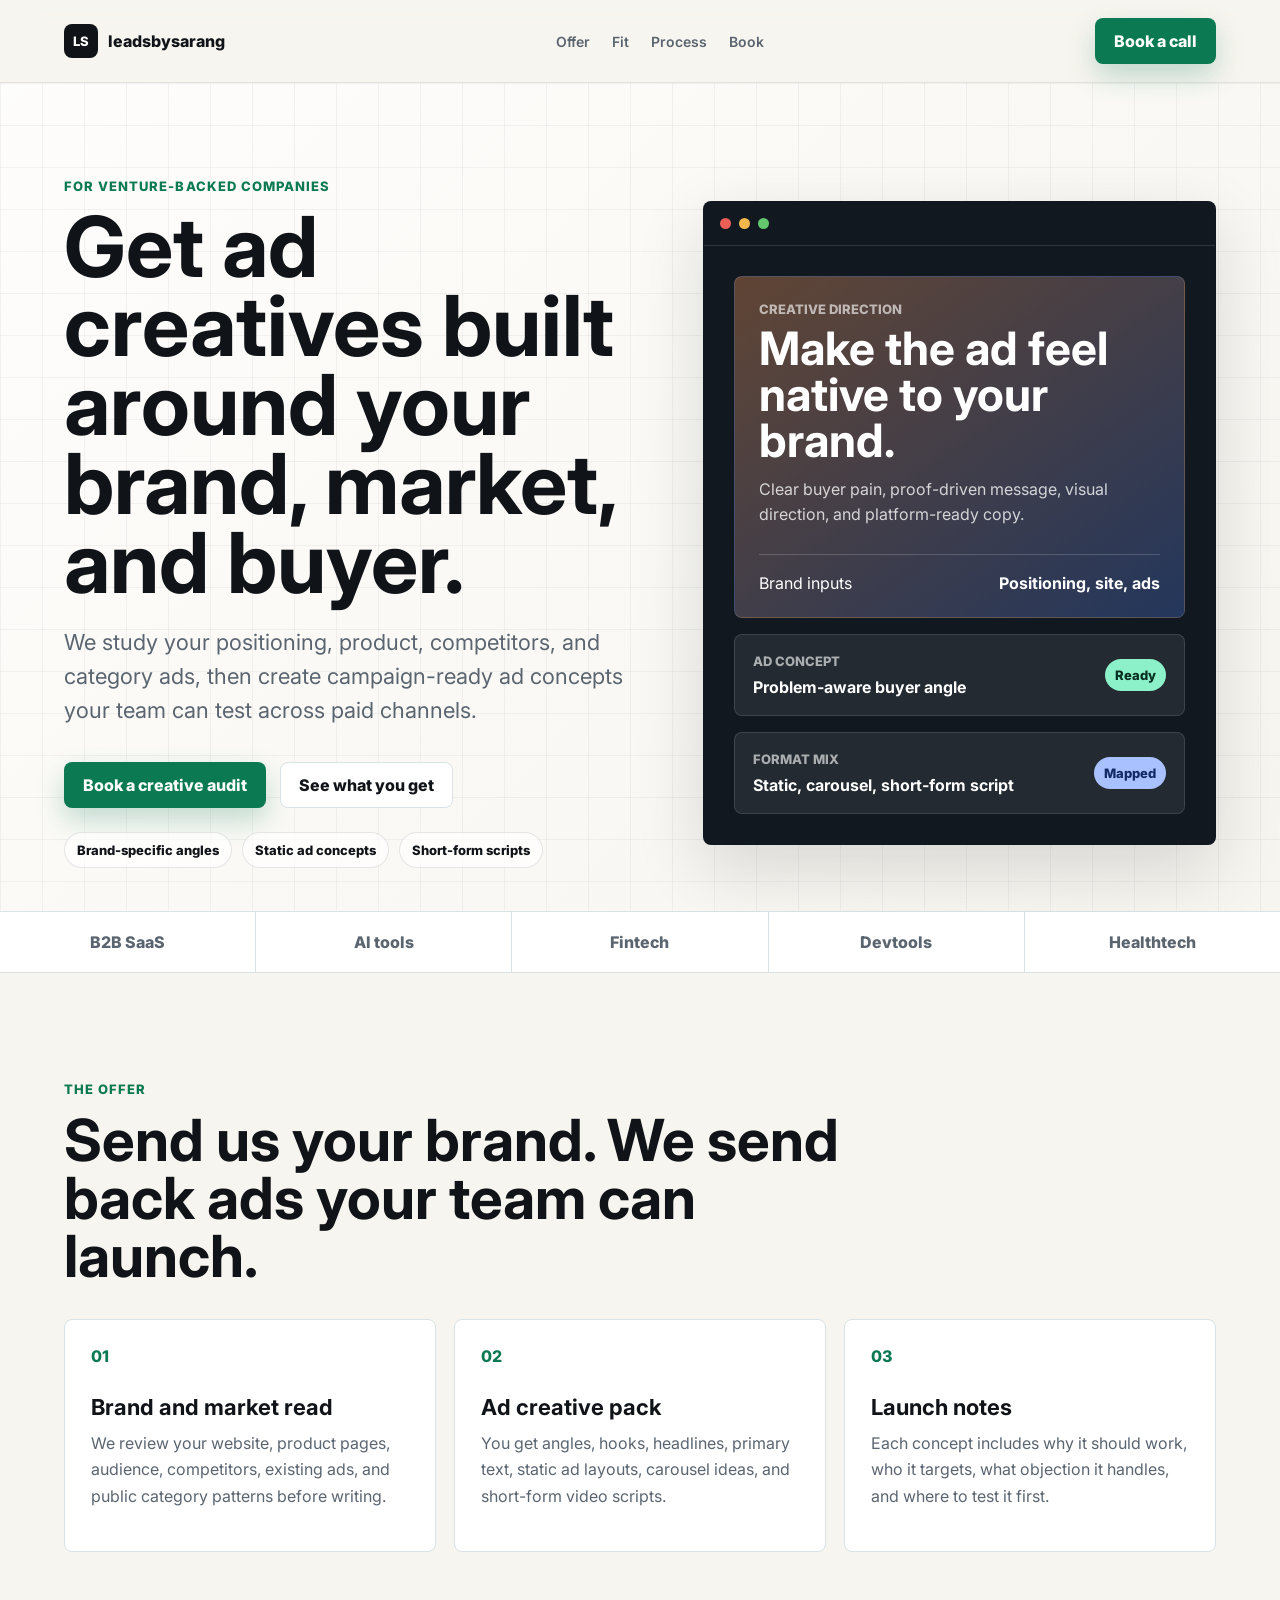
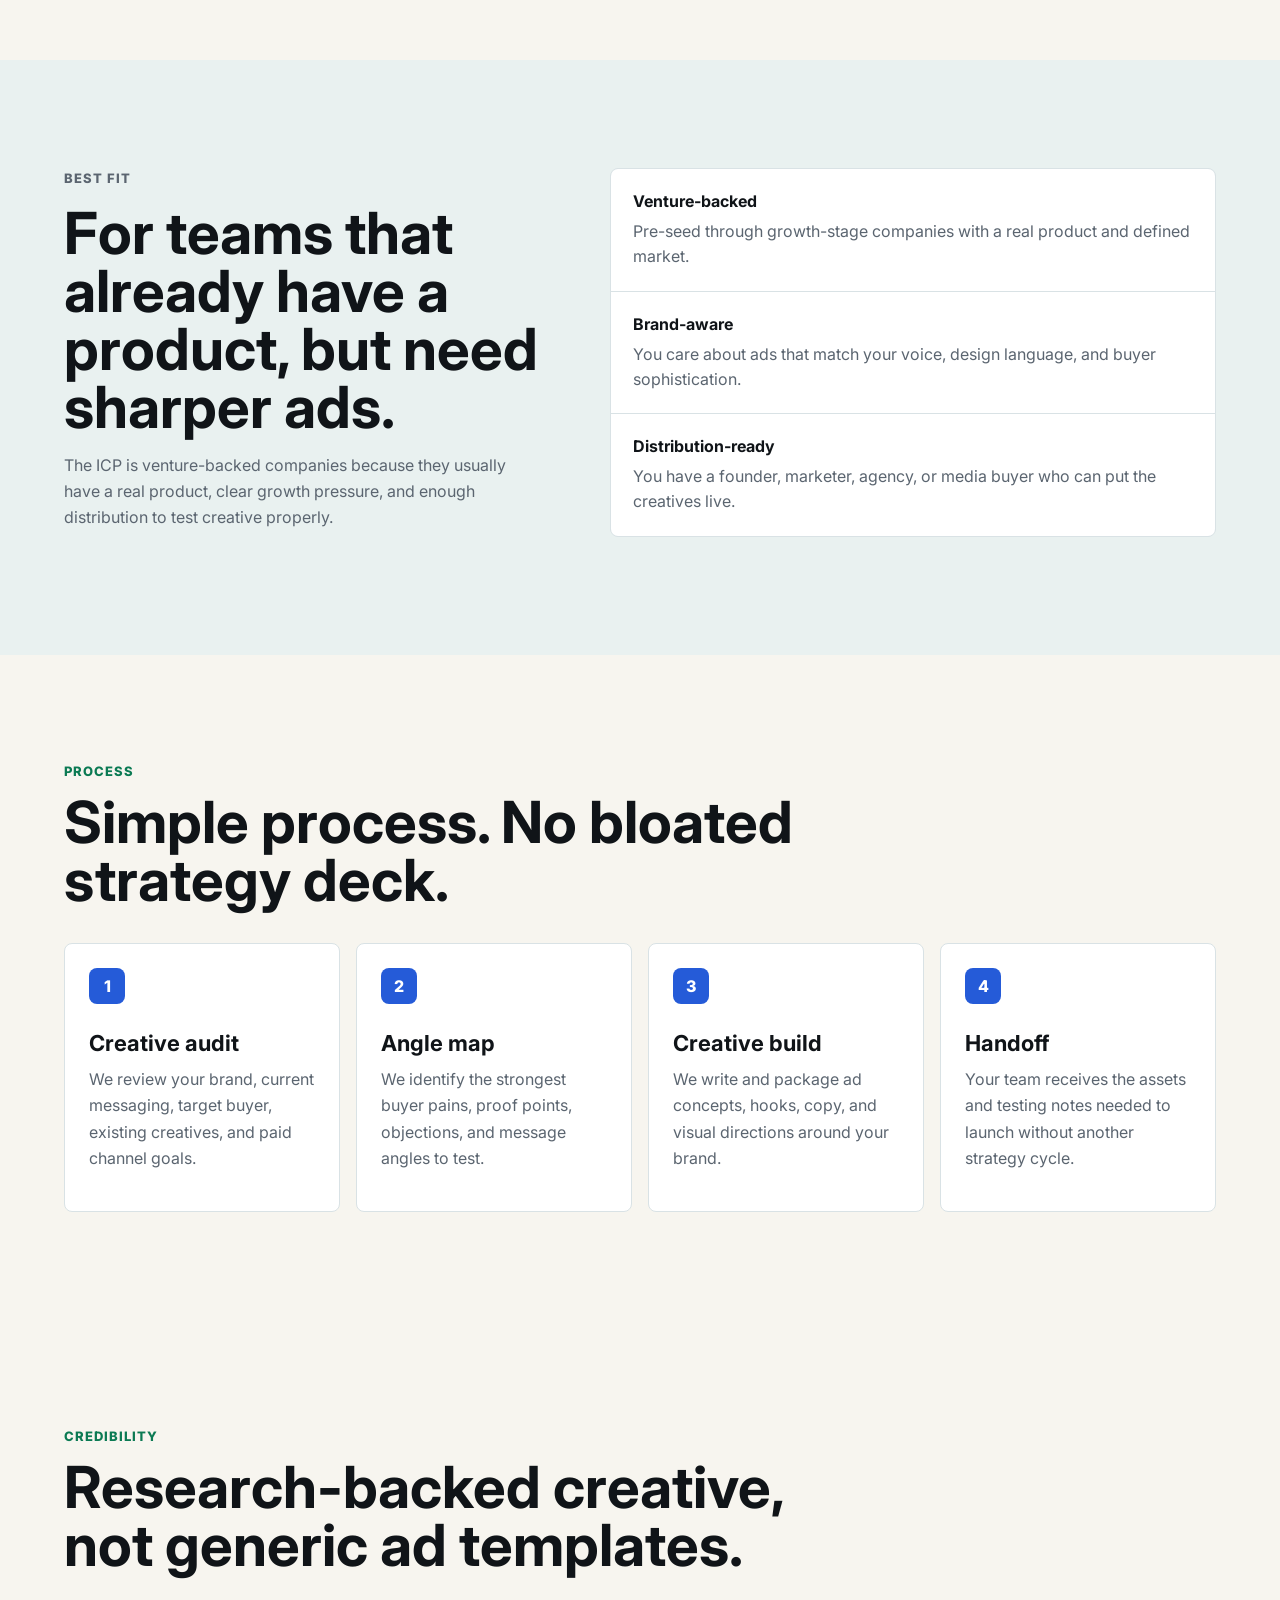
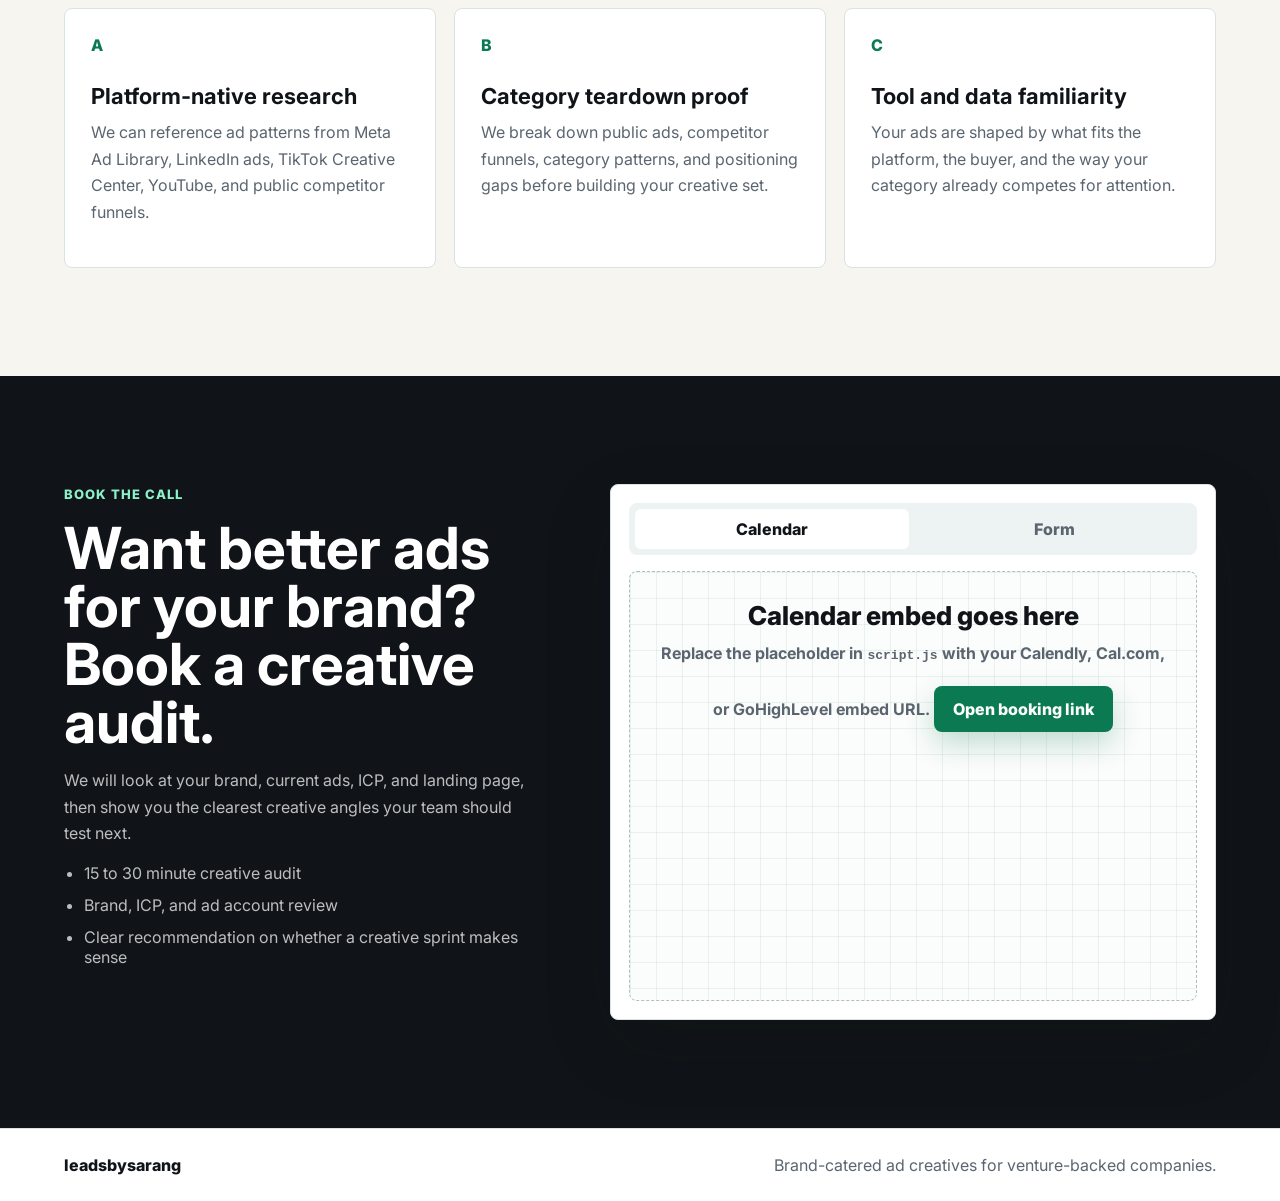
==== commit 08f595d6: "Restore prior landing page assets" ====
--- a/index.html
+++ b/index.html
@@ -3,10 +3,10 @@
   <head>
     <meta charset="utf-8">
     <meta name="viewport" content="width=device-width, initial-scale=1">
-    <title>adsbysarang | Brand-catered ad creatives</title>
+    <title>leadsbysarang | Brand-catered ad creatives</title>
     <meta
       name="description"
-      content="adsbysarang creates brand-catered ad creatives for venture-backed companies that need better campaign assets."
+      content="leadsbysarang creates brand-catered ad creatives for venture-backed companies that need better campaign assets."
     >
     <link rel="preconnect" href="https://fonts.googleapis.com">
     <link rel="preconnect" href="https://fonts.gstatic.com" crossorigin>
@@ -15,17 +15,17 @@
   </head>
   <body>
     <header class="site-header">
-      <a class="brand" href="#top" aria-label="adsbysarang home">
+      <a class="brand" href="#top" aria-label="leadsbysarang home">
         <span class="brand-mark">ls</span>
-        <span>adsbysarang</span>
+        <span>leadsbysarang</span>
       </a>
       <nav class="nav-links" aria-label="Primary navigation">
         <a href="#offer">Offer</a>
         <a href="#fit">Fit</a>
         <a href="#process">Process</a>
-        <a href="book.html">Book</a>
+        <a href="#book">Book</a>
       </nav>
-      <a class="header-cta" href="book.html">Book a call</a>
+      <a class="header-cta" href="#book">Book a call</a>
     </header>
 
     <main id="top">
@@ -38,7 +38,7 @@
             ad concepts your team can test across paid channels.
           </p>
           <div class="hero-actions">
-            <a class="primary-button" href="book.html">Book a creative audit</a>
+            <a class="primary-button" href="#book">Book a creative audit</a>
             <a class="secondary-button" href="#offer">See what you get</a>
           </div>
           <div class="proof-strip" aria-label="Core service highlights">
@@ -207,20 +207,55 @@
           </ul>
         </div>
 
-        <div class="booking-panel cta-panel">
-          <p class="eyebrow">Next step</p>
-          <h3>Choose a time on the calendar.</h3>
-          <p>
-            The calendar opens on a separate booking page so visitors can focus on selecting a time without distractions.
-          </p>
-          <a class="primary-button" href="book.html">Open calendar</a>
+        <div class="booking-panel">
+          <div class="booking-tabs" role="tablist" aria-label="Booking type">
+            <button class="tab-button active" type="button" data-tab="calendar">Calendar</button>
+            <button class="tab-button" type="button" data-tab="form">Form</button>
+          </div>
+
+          <div class="tab-panel active" id="calendar-panel">
+            <div class="calendar-placeholder">
+              <p>Calendar embed goes here</p>
+              <strong>Replace the placeholder in <code>script.js</code> with your Calendly, Cal.com, or GoHighLevel embed URL.</strong>
+              <a class="primary-button compact" href="#" id="booking-link">Open booking link</a>
+            </div>
+          </div>
+
+          <form class="tab-panel lead-form" id="lead-form">
+            <label>
+              Work email
+              <input type="email" name="email" placeholder="founder@company.com" required>
+            </label>
+            <label>
+              Company
+              <input type="text" name="company" placeholder="Company name" required>
+            </label>
+            <label>
+              Company stage
+              <select name="stage" required>
+                <option value="">Select stage</option>
+                <option>Pre-seed</option>
+                <option>Seed</option>
+                <option>Series A</option>
+                <option>Series B+</option>
+              </select>
+            </label>
+            <label>
+              Priority ad channels
+              <input type="text" name="stack" placeholder="LinkedIn, Meta, X, YouTube, TikTok...">
+            </label>
+            <button class="primary-button" type="submit">Request creative audit</button>
+            <p class="form-note" id="form-note">No backend connected yet. Add your webhook URL in <code>script.js</code>.</p>
+          </form>
         </div>
       </section>
     </main>
 
     <footer class="site-footer">
-      <span>adsbysarang</span>
+      <span>leadsbysarang</span>
       <span>Brand-catered ad creatives for venture-backed companies.</span>
     </footer>
+
+    <script src="script.js"></script>
   </body>
 </html>
--- a/styles.css
+++ b/styles.css
@@ -439,29 +439,6 @@
   box-shadow: var(--shadow);
 }
 
-.cta-panel {
-  display: grid;
-  gap: 16px;
-  align-content: center;
-  min-height: 320px;
-}
-
-.cta-panel h3 {
-  margin-bottom: 0;
-  font-size: clamp(28px, 4vw, 42px);
-  line-height: 1.05;
-}
-
-.cta-panel p:not(.eyebrow) {
-  margin: 0;
-  color: var(--muted);
-  line-height: 1.65;
-}
-
-.cta-panel .primary-button {
-  justify-self: start;
-}
-
 .booking-tabs {
   gap: 8px;
   margin-bottom: 16px;
@@ -495,66 +472,34 @@
   display: grid;
 }
 
-.calendar-embed {
-  overflow: hidden;
-  border-radius: 8px;
-  background: #fbfcfc;
-  border: 1px solid var(--line);
-}
-
-.calendly-inline-widget {
-  min-width: 320px;
-  height: 680px;
-}
-
-.calendar-fallback {
-  display: flex;
-  flex-wrap: wrap;
-  align-items: center;
-  justify-content: space-between;
-  gap: 14px;
-  padding: 14px;
-  border-top: 1px solid var(--line);
-}
-
-.calendar-fallback p {
-  margin: 0;
-  color: var(--muted);
-  font-weight: 800;
+.calendar-placeholder {
+  place-items: center;
+  min-height: 430px;
+  padding: 28px;
+  text-align: center;
+  border: 1px dashed #afbec3;
+  border-radius: 8px;
+  background:
+    linear-gradient(90deg, rgba(11, 122, 83, 0.08) 1px, transparent 1px),
+    linear-gradient(rgba(11, 122, 83, 0.08) 1px, transparent 1px),
+    #fbfcfc;
+  background-size: 26px 26px;
+}
+
+.calendar-placeholder p {
+  margin-bottom: 10px;
+  font-size: 26px;
+  font-weight: 800;
+}
+
+.calendar-placeholder strong {
+  max-width: 460px;
+  color: var(--muted);
+  line-height: 1.55;
 }
 
 .compact {
-  min-height: 40px;
-}
-
-.calendar-page {
-  min-height: calc(100vh - 72px);
-  padding: clamp(44px, 7vw, 76px) clamp(20px, 5vw, 64px);
-  background: #e9f1f0;
-}
-
-.calendar-page-heading {
-  max-width: 840px;
-  margin: 0 auto 28px;
-  text-align: center;
-}
-
-.calendar-page-heading h1 {
-  margin-inline: auto;
-  font-size: clamp(40px, 7vw, 76px);
-}
-
-.calendar-page-heading p:not(.eyebrow) {
-  max-width: 680px;
-  margin-inline: auto;
-  color: var(--muted);
-  font-size: 18px;
-  line-height: 1.6;
-}
-
-.calendar-page-panel {
-  max-width: 1120px;
-  margin: 0 auto;
+  margin-top: 20px;
 }
 
 .lead-form {
@@ -670,17 +615,8 @@
     flex-direction: column;
   }
 
-  .calendly-inline-widget {
-    height: 720px;
-  }
-
-  .calendar-fallback,
-  .calendar-fallback .primary-button {
-    width: 100%;
-  }
-
-  .cta-panel .primary-button {
-    justify-self: stretch;
+  .calendar-placeholder {
+    min-height: 340px;
   }
 
   .site-footer {
